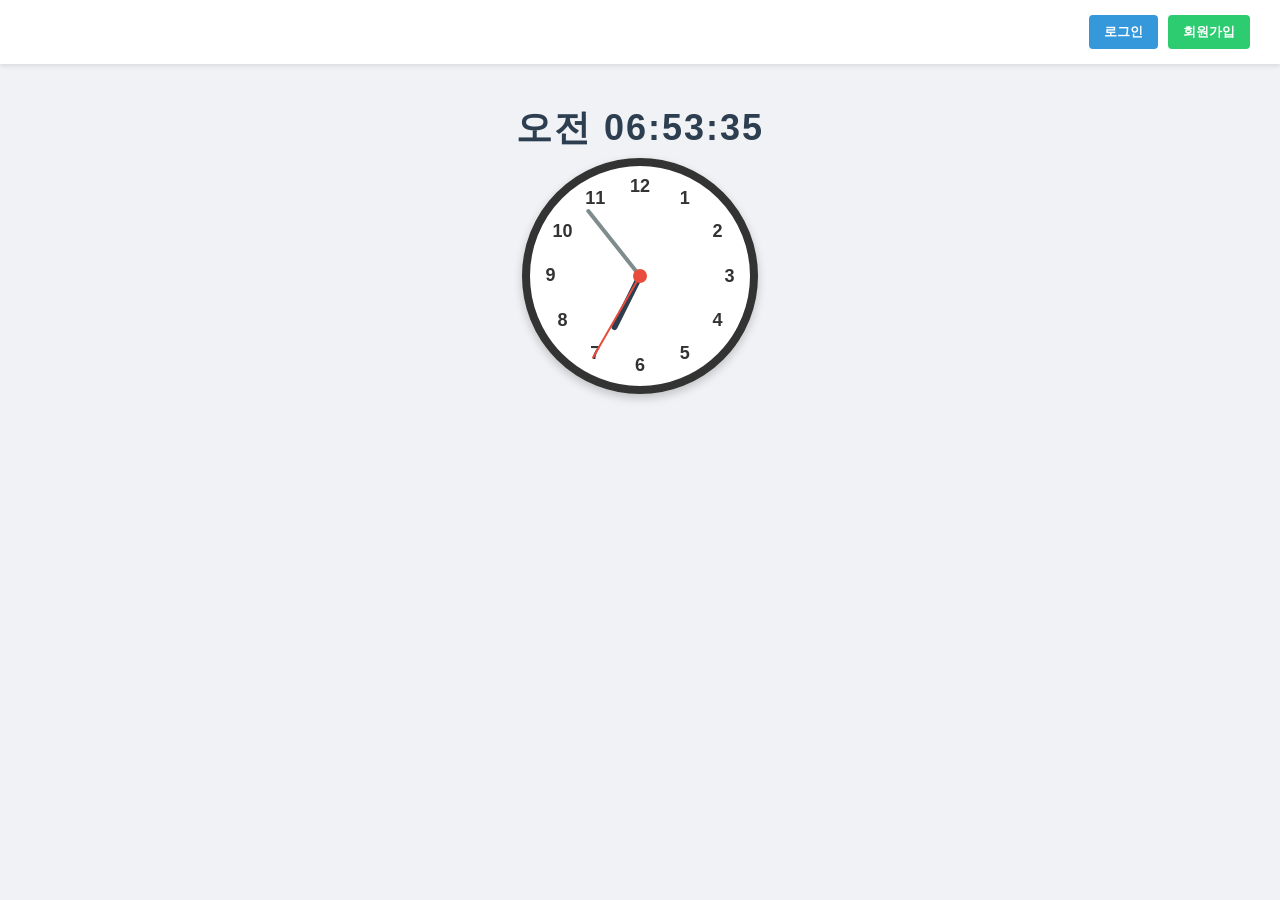
==== src/main/webapp/index.html @ ea12c457 "Add calculate BMR & register logic" ====
<!DOCTYPE html>
<html lang="ko">
<head>
    <meta charset="UTF-8">
    <meta name="viewport" content="width=device-width, initial-scale=1.0">
    <title>백엔드 테스트</title>
    <style>
        body { font-family: 'Malgun Gothic', sans-serif; background-color: #f0f2f5; margin: 0; padding: 0; }
        
        /* 상단 네비게이션바 */
        .navbar { display: flex; justify-content: flex-end; align-items: center; padding: 15px 30px; background: #fff; box-shadow: 0 2px 5px rgba(0,0,0,0.1); }
        .btn-nav { padding: 8px 15px; margin-left: 10px; border: none; border-radius: 4px; cursor: pointer; font-weight: bold; color: #fff; }
        .btn-login { background-color: #3498db; }
        .btn-signup { background-color: #2ecc71; }
        .btn-logout { background-color: #e74c3c; display: none; }
        
        /* 메인 컨테이너 */
        .main-container { display: flex; flex-direction: column; align-items: center; margin-top: 40px; }

        /* ⏱️ 디지털 시계 및 세션 표시 */
        .digital-clock { font-size: 36px; font-weight: bold; color: #2c3e50; font-variant-numeric: tabular-nums; margin-bottom: 5px; letter-spacing: 2px; }
        .session-info { font-size: 15px; font-weight: bold; color: #e74c3c; margin-bottom: 25px; display: none; }

        /* 🕰️ 아날로그 시계 스타일 */
        .clock { width: 220px; height: 220px; border: 8px solid #333; border-radius: 50%; position: relative; background: #fff; box-shadow: 0 4px 10px rgba(0,0,0,0.2); }
        
        /* 시계 중앙 핀 */
        .clock::after { content: ''; position: absolute; width: 14px; height: 14px; background: #e74c3c; border-radius: 50%; top: 50%; left: 50%; transform: translate(-50%, -50%); z-index: 10; }
        
        /* 시계 바늘 */
        .hand { position: absolute; bottom: 50%; left: 50%; transform-origin: bottom; background: #333; border-radius: 4px; z-index: 5; }
        .hour-hand { width: 6px; height: 60px; margin-left: -3px; background: #2c3e50; }
        .minute-hand { width: 4px; height: 85px; margin-left: -2px; background: #7f8c8d; }
        .second-hand { width: 2px; height: 95px; margin-left: -1px; background: #e74c3c; z-index: 6; }

        /* 시계 숫자 (1~12) */
        .number { position: absolute; width: 100%; height: 100%; top: 0; left: 0; text-align: center; font-weight: bold; font-size: 18px; color: #333; padding-top: 10px; box-sizing: border-box; }
        .number div { display: inline-block; }
        .num1 { transform: rotate(30deg); } .num1 div { transform: rotate(-30deg); }
        .num2 { transform: rotate(60deg); } .num2 div { transform: rotate(-60deg); }
        .num3 { transform: rotate(90deg); } .num3 div { transform: rotate(-90deg); }
        .num4 { transform: rotate(120deg); } .num4 div { transform: rotate(-120deg); }
        .num5 { transform: rotate(150deg); } .num5 div { transform: rotate(-150deg); }
        .num6 { transform: rotate(180deg); } .num6 div { transform: rotate(-180deg); }
        .num7 { transform: rotate(210deg); } .num7 div { transform: rotate(-210deg); }
        .num8 { transform: rotate(240deg); } .num8 div { transform: rotate(-240deg); }
        .num9 { transform: rotate(270deg); } .num9 div { transform: rotate(-270deg); }
        .num10 { transform: rotate(300deg); } .num10 div { transform: rotate(-300deg); }
        .num11 { transform: rotate(330deg); } .num11 div { transform: rotate(-330deg); }
        .num12 { transform: rotate(0deg); } .num12 div { transform: rotate(0deg); }

        /* 👤 유저 정보 카드 */
        .user-card { margin-top: 40px; background: #fff; padding: 25px; border-radius: 12px; width: 350px; box-shadow: 0 4px 15px rgba(0,0,0,0.1); display: none; }
        .user-card h3 { margin-top: 0; color: #2c3e50; border-bottom: 2px solid #3498db; padding-bottom: 10px; text-align: center; }
        .user-stat { display: flex; justify-content: space-between; margin-bottom: 10px; font-size: 15px; }
        .highlight { font-size: 24px; font-weight: bold; color: #27ae60; text-align: center; margin-top: 15px; }

        /* 모달 창 */
        .modal-overlay { position: fixed; top: 0; left: 0; width: 100%; height: 100%; background: rgba(0,0,0,0.5); display: none; justify-content: center; align-items: center; z-index: 100; }
        .modal-content { background: #fff; padding: 30px; border-radius: 8px; width: 400px; box-shadow: 0 5px 15px rgba(0,0,0,0.3); position: relative; }
        .close-btn { position: absolute; top: 15px; right: 15px; font-size: 20px; cursor: pointer; color: #aaa; }
        .form-group { margin-bottom: 15px; }
        .form-group input, .form-group select { width: 100%; padding: 10px; border: 1px solid #ccc; border-radius: 4px; box-sizing: border-box; }
        .btn-submit { width: 100%; padding: 12px; border: none; border-radius: 4px; color: white; font-size: 16px; cursor: pointer; font-weight: bold; margin-top: 10px; }
    </style>
</head>
<body>

    <!-- 우측 상단 네비게이션 -->
    <div class="navbar">
        <button class="btn-nav btn-login" id="btnOpenLogin" onclick="openModal('loginModal')">로그인</button>
        <button class="btn-nav btn-signup" id="btnOpenSignup" onclick="openModal('signupModal')">회원가입</button>
        <button class="btn-nav btn-logout" id="btnLogout" onclick="logout()">로그아웃</button>
    </div>

    <!-- 메인 컨텐츠 영역 -->
    <div class="main-container">
        
        <!-- 1. 디지털 시계 및 세션 타이머 -->
        <div class="digital-clock" id="digitalClock">00:00:00</div>
        <div class="session-info" id="sessionInfo">(세션 남은 시간: <span id="sessionTimer">00:00</span>)</div>

        <!-- 2. 아날로그 시계 -->
        <div class="clock">
            <!-- 숫자 1~12 -->
            <div class="number num1"><div>1</div></div>
            <div class="number num2"><div>2</div></div>
            <div class="number num3"><div>3</div></div>
            <div class="number num4"><div>4</div></div>
            <div class="number num5"><div>5</div></div>
            <div class="number num6"><div>6</div></div>
            <div class="number num7"><div>7</div></div>
            <div class="number num8"><div>8</div></div>
            <div class="number num9"><div>9</div></div>
            <div class="number num10"><div>10</div></div>
            <div class="number num11"><div>11</div></div>
            <div class="number num12"><div>12</div></div>

            <div class="hand hour-hand" id="hourHand"></div>
            <div class="hand minute-hand" id="minuteHand"></div>
            <div class="hand second-hand" id="secondHand"></div>
        </div>

        <!-- 3. 로그인 유저 프로필 카드 -->
        <div class="user-card" id="userCard">
            <h3 id="cardTitle">환영합니다!</h3>
            <div class="user-stat"><span>성별/나이:</span><strong id="cardDemographics"></strong></div>
            <div class="user-stat"><span>신체 정보:</span><strong id="cardBody"></strong></div>
            <div class="user-stat"><span>나의 목표:</span><strong id="cardGoal"></strong></div>
            <div class="highlight" id="cardCalories"></div>
        </div>
    </div>


    <!-- 팝업 모달 1: 로그인 -->
    <div class="modal-overlay" id="loginModal">
        <div class="modal-content">
            <span class="close-btn" onclick="closeModal('loginModal')">&times;</span>
            <h2 style="margin-top:0;">로그인</h2>
            <div class="form-group"><input type="email" id="loginEmail" placeholder="이메일"></div>
            <div class="form-group"><input type="password" id="loginPassword" placeholder="비밀번호"></div>
            <button class="btn-submit" style="background-color: #3498db;" onclick="login()">로그인</button>
        </div>
    </div>

    <!-- 팝업 모달 2: 회원가입 -->
    <div class="modal-overlay" id="signupModal">
        <div class="modal-content" style="width: 500px;">
            <span class="close-btn" onclick="closeModal('signupModal')">&times;</span>
            <h2 style="margin-top:0;">회원가입</h2>
            <div class="form-group"><input type="email" id="regEmail" placeholder="이메일"></div>
            <div class="form-group"><input type="password" id="regPassword" placeholder="비밀번호"></div>
            <div class="form-group"><input type="text" id="regName" placeholder="이름"></div>
            
            <div style="display: flex; gap:10px; margin-bottom: 15px;">
                <select id="regGender" style="flex:1;"><option value="남">남성</option><option value="여">여성</option></select>
                <input type="number" id="regAge" placeholder="나이" style="flex:1;">
                <input type="number" id="regHeight" placeholder="키(cm)" style="flex:1;">
                <input type="number" step="0.1" id="regWeight" placeholder="체중(kg)" style="flex:1;">
            </div>

            <div style="display: flex; gap:10px; margin-bottom: 15px;">
                <select id="regActivity" style="flex:1;">
                    <option value="SEDENTARY">운동 거의 안함</option>
                    <option value="LIGHTLY_ACTIVE">가벼운 활동</option>
                    <option value="MODERATELY_ACTIVE" selected>보통 활동</option>
                    <option value="VERY_ACTIVE">많은 활동</option>
                    <option value="EXTRA_ACTIVE">매우 많은 활동(운동선수 등)</option>
                </select>
                <select id="regGoal" style="flex:1;">
                    <option value="체중감량">체중 감량</option>
                    <option value="체중유지" selected>체중 유지</option>
                    <option value="근육량증가">근육량 증가</option>
                </select>
            </div>
            <button class="btn-submit" style="background-color: #2ecc71;" onclick="signup()">가입하기</button>
        </div>
    </div>


<script>
    const CONTEXT_PATH = '/본인의_이클립스_프로젝트_이름'; // ★ 이클립스 프로젝트명 수정 필수 (루트면 빈 문자열 '')

    /* ========== 1. 실시간 시계 로직 ========== */
    function updateClock() {
        const now = new Date();
        const hours = now.getHours();
        const minutes = now.getMinutes();
        const seconds = now.getSeconds();

        // 1-1. 디지털 시계 업데이트
        const ampm = hours >= 12 ? '오후' : '오전';
        const displayHour = hours % 12 || 12; // 12시간제
        const hh = String(displayHour).padStart(2, '0');
        const mm = String(minutes).padStart(2, '0');
        const ss = String(seconds).padStart(2, '0');
        document.getElementById('digitalClock').innerText = `${ampm} ${hh}:${mm}:${ss}`;

        // 1-2. 아날로그 시계 바늘 각도 업데이트
        const secondDeg = (seconds / 60) * 360;
        const minuteDeg = (minutes / 60) * 360 + (seconds / 60) * 6;
        const hourDeg = ((hours % 12) / 12) * 360 + (minutes / 60) * 30;

        document.getElementById('secondHand').style.transform = `rotate(${secondDeg}deg)`;
        document.getElementById('minuteHand').style.transform = `rotate(${minuteDeg}deg)`;
        document.getElementById('hourHand').style.transform = `rotate(${hourDeg}deg)`;
    }
    setInterval(updateClock, 1000);
    updateClock(); // 로딩 즉시 1회 실행


    /* ========== 2. 모달(팝업) 제어 로직 ========== */
    function openModal(id) { document.getElementById(id).style.display = 'flex'; }
    function closeModal(id) { document.getElementById(id).style.display = 'none'; }


    /* ========== 3. 세션 및 API 로직 ========== */
    let sessionInterval;

    function startSessionTimer(seconds) {
        clearInterval(sessionInterval);
        let remain = seconds;
        sessionInterval = setInterval(() => {
            if (remain > 0) {
                remain--;
                const m = String(Math.floor(remain / 60)).padStart(2, '0');
                const s = String(remain % 60).padStart(2, '0');
                document.getElementById('sessionTimer').innerText = `${m}:${s}`;
            } else {
                clearInterval(sessionInterval);
                checkSession(); // 만료 시 리프레시
            }
        }, 1000);
    }

    async function checkSession() {
        try {
            const response = await fetch(`${CONTEXT_PATH}/api/auth/session`);
            const data = await response.json();

            if (data.loggedIn) {
                // 로그인 O: 버튼 숨김, 로그아웃 표시, 세션 타이머 노출
                document.getElementById('btnOpenLogin').style.display = 'none';
                document.getElementById('btnOpenSignup').style.display = 'none';
                document.getElementById('btnLogout').style.display = 'inline-block';
                
                document.getElementById('sessionInfo').style.display = 'block';
                startSessionTimer(data.remainingTime);

                // DB 유저 카드 노출
                const u = data.user;
                document.getElementById('cardTitle').innerText = `${u.name} 님의 플랜`;
                document.getElementById('cardDemographics').innerText = `${u.gender}성 / ${u.age}세`;
                document.getElementById('cardBody').innerText = `${u.heightCm}cm / ${u.weightKg}kg`;
                document.getElementById('cardGoal').innerText = u.goal;
                document.getElementById('cardCalories').innerText = `🎯 일일 ${u.targetDailyCalories} kcal`;
                document.getElementById('userCard').style.display = 'block';

            } else {
                // 로그인 X: 기본 상태 복구, 세션 타이머 숨김, 유저 카드 숨김
                clearInterval(sessionInterval);
                document.getElementById('btnOpenLogin').style.display = 'inline-block';
                document.getElementById('btnOpenSignup').style.display = 'inline-block';
                document.getElementById('btnLogout').style.display = 'none';
                document.getElementById('sessionInfo').style.display = 'none';
                document.getElementById('userCard').style.display = 'none';
            }
        } catch (error) { console.error("Session Error:", error); }
    }

    async function login() {
        const payload = { email: document.getElementById('loginEmail').value, password: document.getElementById('loginPassword').value };
        const res = await fetch(`${CONTEXT_PATH}/api/auth/login`, { method: 'POST', headers: { 'Content-Type': 'application/json' }, body: JSON.stringify(payload) });
        
        if (res.ok) {
            closeModal('loginModal');
            checkSession(); 
        } else {
            alert('로그인 실패: 이메일과 비밀번호를 확인해주세요.');
        }
    }

    async function signup() {
        const payload = {
            email: document.getElementById('regEmail').value, password: document.getElementById('regPassword').value,
            name: document.getElementById('regName').value, gender: document.getElementById('regGender').value,
            age: parseInt(document.getElementById('regAge').value||0), heightCm: parseFloat(document.getElementById('regHeight').value||0),
            weightKg: parseFloat(document.getElementById('regWeight').value||0), actLevel: document.getElementById('regActivity').value,
            goal: document.getElementById('regGoal').value
        };
        const res = await fetch(`${CONTEXT_PATH}/api/auth/signup`, { method: 'POST', headers: { 'Content-Type': 'application/json' }, body: JSON.stringify(payload) });
        
        if(res.ok) {
            alert('가입 성공! 로그인 해주세요.');
            closeModal('signupModal');
            openModal('loginModal');
        } else { alert('회원가입 실패'); }
    }

    async function logout() {
        await fetch(`${CONTEXT_PATH}/api/auth/logout`, { method: 'POST' });
        checkSession();
    }

    window.onload = checkSession; 
</script>

</body>
</html>
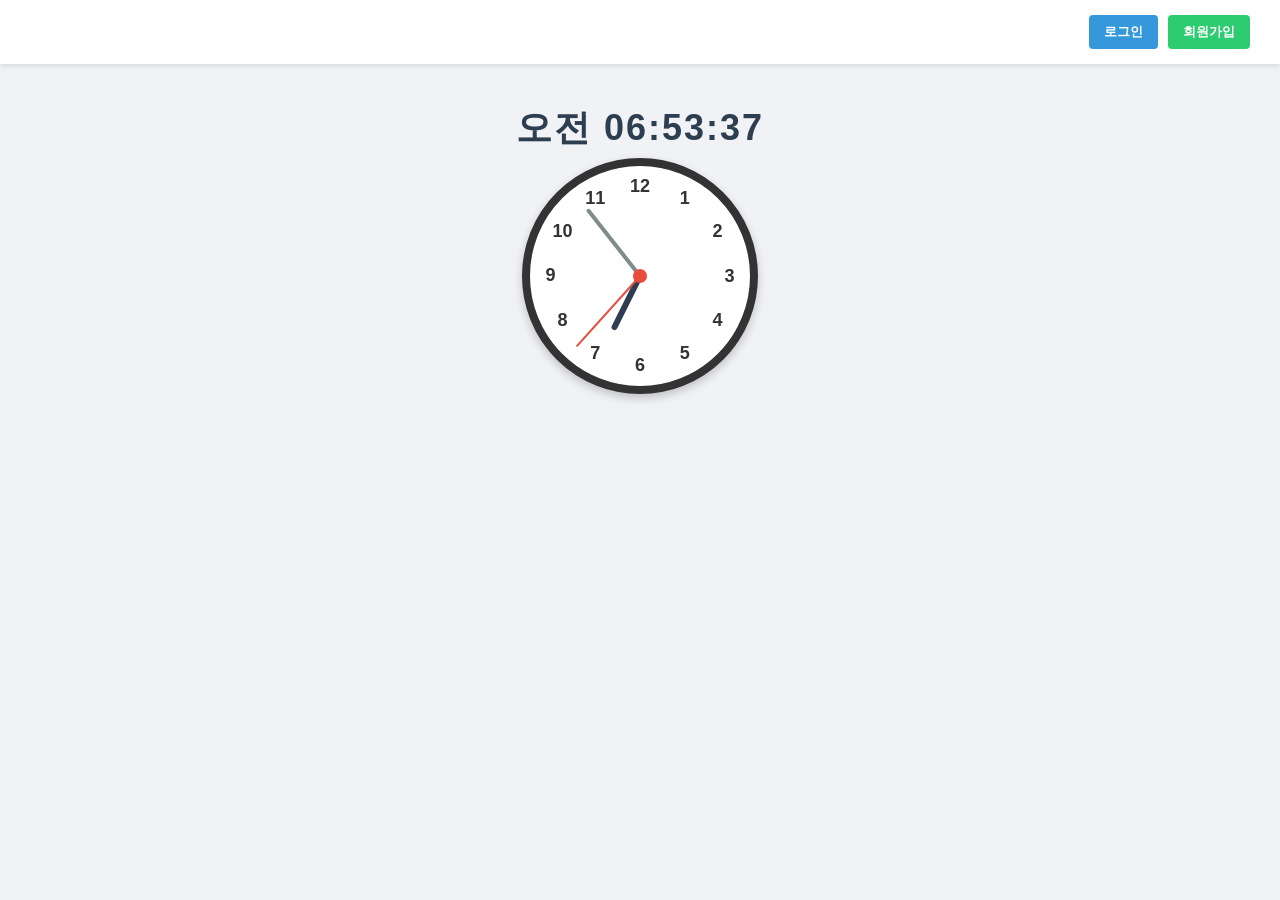
==== commit 4996651f: "add preferance select" ====
--- a/src/main/webapp/index.html
+++ b/src/main/webapp/index.html
@@ -107,6 +107,7 @@
             <div class="user-stat"><span>성별/나이:</span><strong id="cardDemographics"></strong></div>
             <div class="user-stat"><span>신체 정보:</span><strong id="cardBody"></strong></div>
             <div class="user-stat"><span>나의 목표:</span><strong id="cardGoal"></strong></div>
+            <div class="user-stat"><span>선호 음식:</span><strong id="cardPref"></strong></div>
             <div class="highlight" id="cardCalories"></div>
         </div>
     </div>
@@ -152,6 +153,13 @@
                     <option value="체중유지" selected>체중 유지</option>
                     <option value="근육량증가">근육량 증가</option>
                 </select>
+                <select id="regPref" style="flex:1;">
+                <option value="한식" selected>한식</option>
+                    <option value="중식">중식</option>
+                    <option value="양식">양식</option>
+                    <option value="일식">일식</option>
+                    <option value="기타">기타</option>
+                </select>
             </div>
             <button class="btn-submit" style="background-color: #2ecc71;" onclick="signup()">가입하기</button>
         </div>
@@ -159,7 +167,7 @@
 
 
 <script>
-    const CONTEXT_PATH = '/본인의_이클립스_프로젝트_이름'; // ★ 이클립스 프로젝트명 수정 필수 (루트면 빈 문자열 '')
+    const CONTEXT_PATH = '/FoodAdvisor';
 
     /* ========== 1. 실시간 시계 로직 ========== */
     function updateClock() {
@@ -233,6 +241,7 @@
                 document.getElementById('cardDemographics').innerText = `${u.gender}성 / ${u.age}세`;
                 document.getElementById('cardBody').innerText = `${u.heightCm}cm / ${u.weightKg}kg`;
                 document.getElementById('cardGoal').innerText = u.goal;
+                document.getElementById('cardPref').innerText = u.pref;
                 document.getElementById('cardCalories').innerText = `🎯 일일 ${u.targetDailyCalories} kcal`;
                 document.getElementById('userCard').style.display = 'block';
 
@@ -262,11 +271,16 @@
 
     async function signup() {
         const payload = {
-            email: document.getElementById('regEmail').value, password: document.getElementById('regPassword').value,
-            name: document.getElementById('regName').value, gender: document.getElementById('regGender').value,
-            age: parseInt(document.getElementById('regAge').value||0), heightCm: parseFloat(document.getElementById('regHeight').value||0),
-            weightKg: parseFloat(document.getElementById('regWeight').value||0), actLevel: document.getElementById('regActivity').value,
-            goal: document.getElementById('regGoal').value
+            email: document.getElementById('regEmail').value,
+            password: document.getElementById('regPassword').value,
+            name: document.getElementById('regName').value,
+            gender: document.getElementById('regGender').value,
+            age: parseInt(document.getElementById('regAge').value||0),
+            heightCm: parseFloat(document.getElementById('regHeight').value||0),
+            weightKg: parseFloat(document.getElementById('regWeight').value||0),
+            actLevel: document.getElementById('regActivity').value,
+            goal: document.getElementById('regGoal').value,
+            preferance: document.getElementById('regPref').value
         };
         const res = await fetch(`${CONTEXT_PATH}/api/auth/signup`, { method: 'POST', headers: { 'Content-Type': 'application/json' }, body: JSON.stringify(payload) });
         
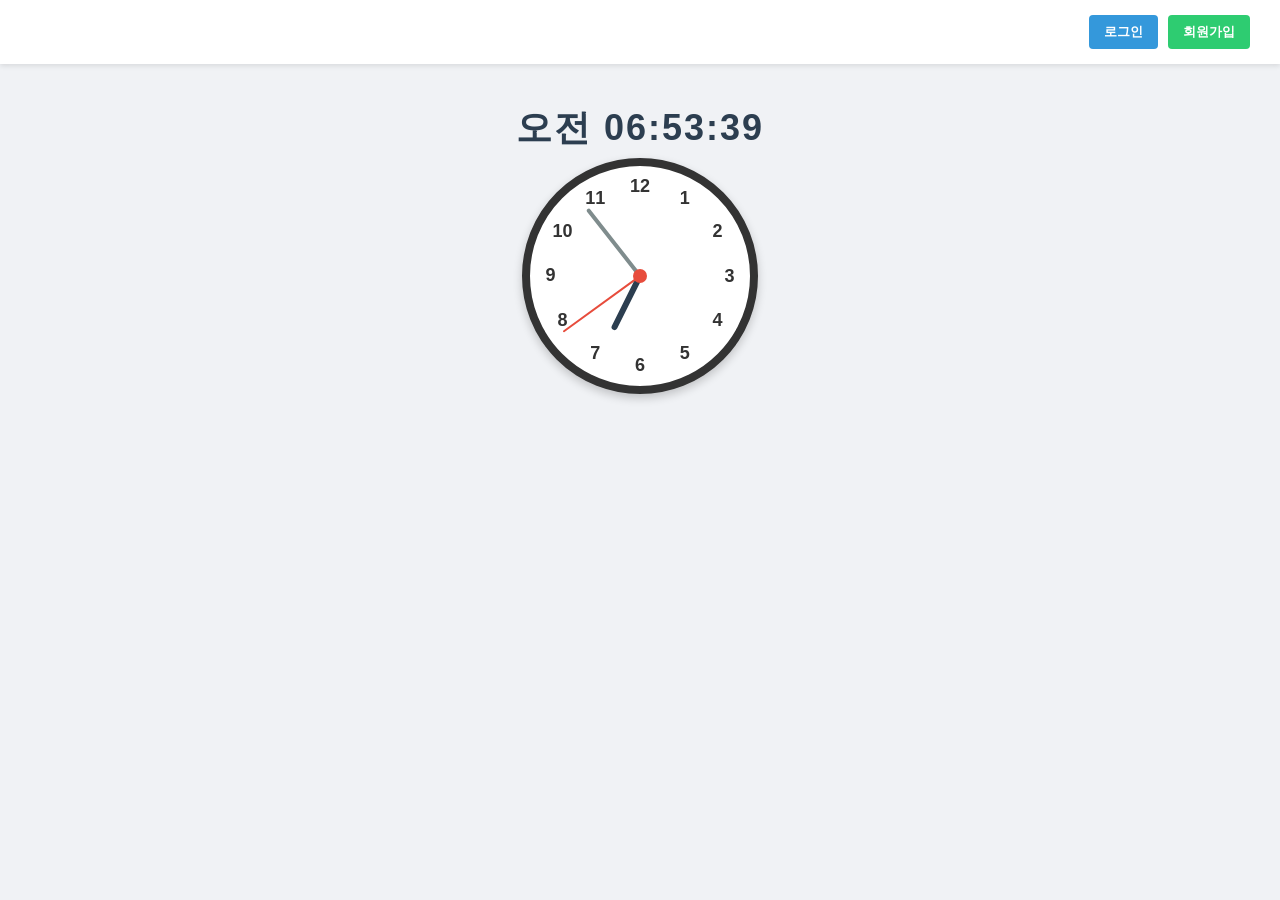
==== commit c8257766: "Everything but DB and frontend integration is not included" ====
--- a/src/main/webapp/index.html
+++ b/src/main/webapp/index.html
@@ -111,7 +111,44 @@
             <div class="highlight" id="cardCalories"></div>
         </div>
     </div>
-
+	<!-- 4. 식단 기록 폼 (로그인 시 보임) -->
+        <div class="user-card" id="dietCard" style="margin-top: 20px; display: none; background: #e8f6f3; border: 2px solid #1abc9c;">
+            <h3 style="color: #16a085; border-bottom-color: #1abc9c;">🍽️ 오늘 먹은 식단 기록</h3>
+            
+            <div class="form-group">
+                <label>날짜</label>
+                <input type="date" id="dietDate">
+            </div>
+            
+            <div style="display: flex; gap:10px;">
+                <div class="form-group" style="flex:1;">
+                    <label>구분</label>
+                    <select id="dietMealType">
+                        <option value="아침">아침</option>
+                        <option value="점심">점심</option>
+                        <option value="저녁">저녁</option>
+                    </select>
+                </div>
+                <div class="form-group" style="flex:2;">
+                    <label>음식 선택</label>
+                    <select id="dietFoodId">
+                        <option value="1">닭가슴살</option>
+                        <option value="2">현미밥</option>
+                        <option value="3">연어 샐러드</option>
+                    </select>
+                </div>
+                <div class="form-group" style="flex:1;">
+                    <label>먹은 양</label>
+                    <select id="dietPortion">
+                        <option value="0.5">0.5 인분</option>
+                        <option value="1.0" selected>1 인분</option>
+                        <option value="2.0">2 인분</option>
+                    </select>
+                </div>
+            </div>
+            
+            <button class="btn-submit" style="background-color: #1abc9c;" onclick="recordDiet()">식단 저장하기</button>
+        </div>
 
     <!-- 팝업 모달 1: 로그인 -->
     <div class="modal-overlay" id="loginModal">
@@ -231,7 +268,7 @@
                 document.getElementById('btnOpenLogin').style.display = 'none';
                 document.getElementById('btnOpenSignup').style.display = 'none';
                 document.getElementById('btnLogout').style.display = 'inline-block';
-                
+                document.getElementById('dietCard').style.display = 'block';
                 document.getElementById('sessionInfo').style.display = 'block';
                 startSessionTimer(data.remainingTime);
 
@@ -251,6 +288,7 @@
                 document.getElementById('btnOpenLogin').style.display = 'inline-block';
                 document.getElementById('btnOpenSignup').style.display = 'inline-block';
                 document.getElementById('btnLogout').style.display = 'none';
+                document.getElementById('dietCard').style.display = 'none';
                 document.getElementById('sessionInfo').style.display = 'none';
                 document.getElementById('userCard').style.display = 'none';
             }
@@ -296,7 +334,33 @@
         checkSession();
     }
 
-    window.onload = checkSession; 
+    window.onload = checkSession;
+    
+ 	// 기본 날짜를 오늘로 설정하는 로직
+    document.getElementById('dietDate').valueAsDate = new Date();
+
+    // 식단 기록 API 호출 함수
+    async function recordDiet() {
+        const payload = {
+            recordDate: document.getElementById('dietDate').value,
+            mealType: document.getElementById('dietMealType').value,
+            foodId: parseInt(document.getElementById('dietFoodId').value),
+            portion: parseFloat(document.getElementById('dietPortion').value)
+        };
+
+        const res = await fetch(`${CONTEXT_PATH}/api/diets/record`, { 
+            method: 'POST', 
+            headers: { 'Content-Type': 'application/json' }, 
+            body: JSON.stringify(payload) 
+        });
+        
+        if(res.ok) {
+            alert('✅ 성공적으로 내 DB에 식단이 저장되었습니다!');
+        } else {
+            const err = await res.json();
+            alert(`기록 실패: ${err.error}`);
+        }
+    }
 </script>
 
 </body>
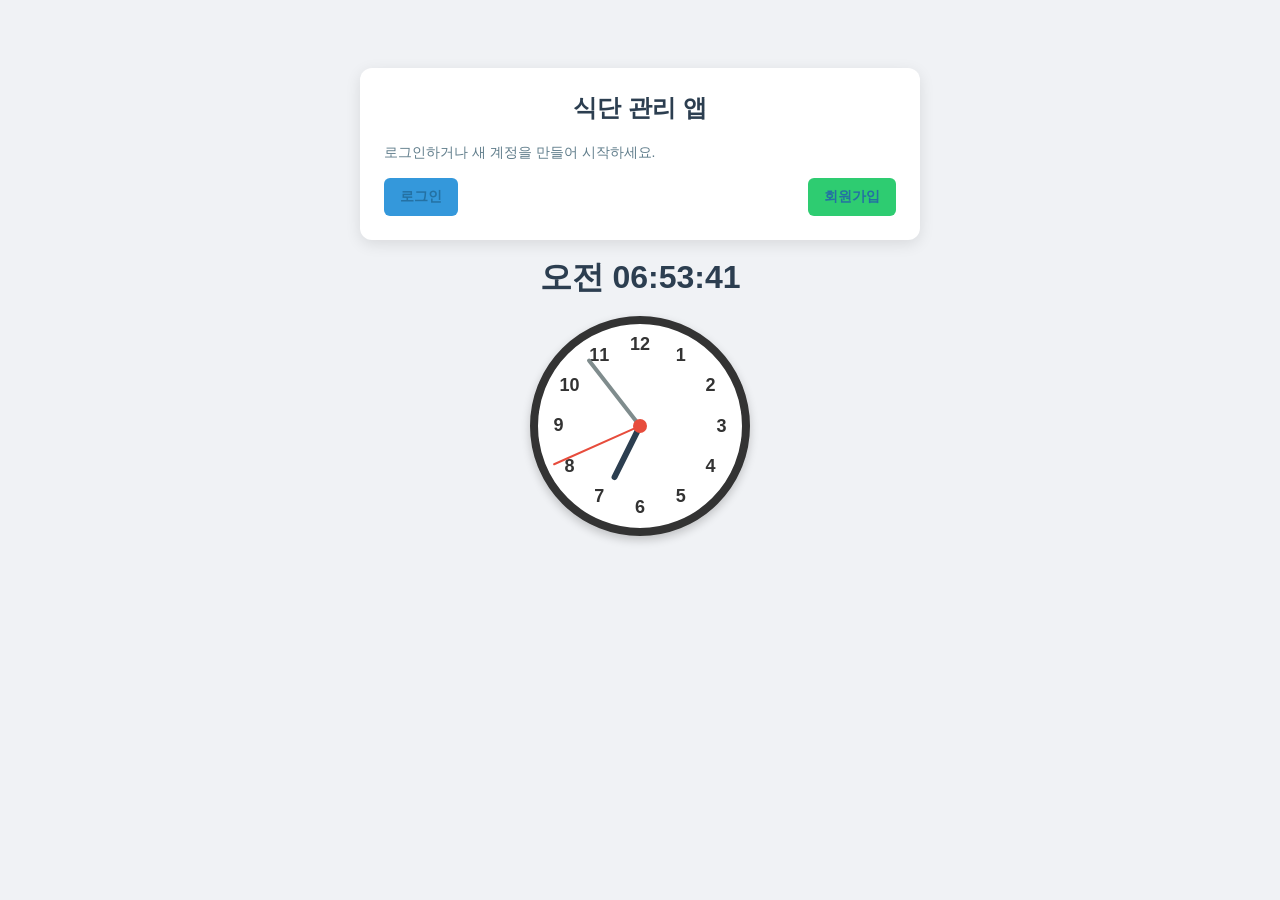
==== commit e3392457: "devjsw edit 1" ====
--- a/src/main/webapp/index.html
+++ b/src/main/webapp/index.html
@@ -3,365 +3,370 @@
 <head>
     <meta charset="UTF-8">
     <meta name="viewport" content="width=device-width, initial-scale=1.0">
-    <title>백엔드 테스트</title>
+    <title>식단 관리 앱</title>
+
+    <link rel="stylesheet" href="css/style.css">
+    <script src="js/auth.js" defer></script>
+
     <style>
-        body { font-family: 'Malgun Gothic', sans-serif; background-color: #f0f2f5; margin: 0; padding: 0; }
-        
-        /* 상단 네비게이션바 */
-        .navbar { display: flex; justify-content: flex-end; align-items: center; padding: 15px 30px; background: #fff; box-shadow: 0 2px 5px rgba(0,0,0,0.1); }
-        .btn-nav { padding: 8px 15px; margin-left: 10px; border: none; border-radius: 4px; cursor: pointer; font-weight: bold; color: #fff; }
-        .btn-login { background-color: #3498db; }
-        .btn-signup { background-color: #2ecc71; }
-        .btn-logout { background-color: #e74c3c; display: none; }
-        
-        /* 메인 컨테이너 */
-        .main-container { display: flex; flex-direction: column; align-items: center; margin-top: 40px; }
-
-        /* ⏱️ 디지털 시계 및 세션 표시 */
-        .digital-clock { font-size: 36px; font-weight: bold; color: #2c3e50; font-variant-numeric: tabular-nums; margin-bottom: 5px; letter-spacing: 2px; }
-        .session-info { font-size: 15px; font-weight: bold; color: #e74c3c; margin-bottom: 25px; display: none; }
-
-        /* 🕰️ 아날로그 시계 스타일 */
-        .clock { width: 220px; height: 220px; border: 8px solid #333; border-radius: 50%; position: relative; background: #fff; box-shadow: 0 4px 10px rgba(0,0,0,0.2); }
-        
-        /* 시계 중앙 핀 */
-        .clock::after { content: ''; position: absolute; width: 14px; height: 14px; background: #e74c3c; border-radius: 50%; top: 50%; left: 50%; transform: translate(-50%, -50%); z-index: 10; }
-        
-        /* 시계 바늘 */
-        .hand { position: absolute; bottom: 50%; left: 50%; transform-origin: bottom; background: #333; border-radius: 4px; z-index: 5; }
-        .hour-hand { width: 6px; height: 60px; margin-left: -3px; background: #2c3e50; }
-        .minute-hand { width: 4px; height: 85px; margin-left: -2px; background: #7f8c8d; }
-        .second-hand { width: 2px; height: 95px; margin-left: -1px; background: #e74c3c; z-index: 6; }
-
-        /* 시계 숫자 (1~12) */
-        .number { position: absolute; width: 100%; height: 100%; top: 0; left: 0; text-align: center; font-weight: bold; font-size: 18px; color: #333; padding-top: 10px; box-sizing: border-box; }
-        .number div { display: inline-block; }
-        .num1 { transform: rotate(30deg); } .num1 div { transform: rotate(-30deg); }
-        .num2 { transform: rotate(60deg); } .num2 div { transform: rotate(-60deg); }
-        .num3 { transform: rotate(90deg); } .num3 div { transform: rotate(-90deg); }
-        .num4 { transform: rotate(120deg); } .num4 div { transform: rotate(-120deg); }
-        .num5 { transform: rotate(150deg); } .num5 div { transform: rotate(-150deg); }
-        .num6 { transform: rotate(180deg); } .num6 div { transform: rotate(-180deg); }
-        .num7 { transform: rotate(210deg); } .num7 div { transform: rotate(-210deg); }
-        .num8 { transform: rotate(240deg); } .num8 div { transform: rotate(-240deg); }
-        .num9 { transform: rotate(270deg); } .num9 div { transform: rotate(-270deg); }
-        .num10 { transform: rotate(300deg); } .num10 div { transform: rotate(-300deg); }
-        .num11 { transform: rotate(330deg); } .num11 div { transform: rotate(-330deg); }
-        .num12 { transform: rotate(0deg); } .num12 div { transform: rotate(0deg); }
-
-        /* 👤 유저 정보 카드 */
-        .user-card { margin-top: 40px; background: #fff; padding: 25px; border-radius: 12px; width: 350px; box-shadow: 0 4px 15px rgba(0,0,0,0.1); display: none; }
-        .user-card h3 { margin-top: 0; color: #2c3e50; border-bottom: 2px solid #3498db; padding-bottom: 10px; text-align: center; }
-        .user-stat { display: flex; justify-content: space-between; margin-bottom: 10px; font-size: 15px; }
-        .highlight { font-size: 24px; font-weight: bold; color: #27ae60; text-align: center; margin-top: 15px; }
-
-        /* 모달 창 */
-        .modal-overlay { position: fixed; top: 0; left: 0; width: 100%; height: 100%; background: rgba(0,0,0,0.5); display: none; justify-content: center; align-items: center; z-index: 100; }
-        .modal-content { background: #fff; padding: 30px; border-radius: 8px; width: 400px; box-shadow: 0 5px 15px rgba(0,0,0,0.3); position: relative; }
-        .close-btn { position: absolute; top: 15px; right: 15px; font-size: 20px; cursor: pointer; color: #aaa; }
-        .form-group { margin-bottom: 15px; }
-        .form-group input, .form-group select { width: 100%; padding: 10px; border: 1px solid #ccc; border-radius: 4px; box-sizing: border-box; }
-        .btn-submit { width: 100%; padding: 12px; border: none; border-radius: 4px; color: white; font-size: 16px; cursor: pointer; font-weight: bold; margin-top: 10px; }
+        .main-container {
+            display: flex;
+            flex-direction: column;
+            align-items: center;
+            gap: 16px;
+            margin: 32px auto;
+            padding: 0 16px;
+        }
+
+        .digital-clock {
+            color: #2c3e50;
+            font-size: 32px;
+            font-weight: bold;
+            font-variant-numeric: tabular-nums;
+        }
+
+        .clock {
+            position: relative;
+            width: 220px;
+            height: 220px;
+            border: 8px solid #333;
+            border-radius: 50%;
+            background: white;
+            box-shadow: 0 4px 10px #00000033;
+        }
+
+        .clock::after {
+            position: absolute;
+            z-index: 10;
+            top: 50%;
+            left: 50%;
+            width: 14px;
+            height: 14px;
+            border-radius: 50%;
+            background: #e74c3c;
+            content: "";
+            transform: translate(-50%, -50%);
+        }
+
+        .hand {
+            position: absolute;
+            z-index: 5;
+            bottom: 50%;
+            left: 50%;
+            border-radius: 4px;
+            background: #333;
+            transform-origin: bottom;
+        }
+
+        .hour-hand {
+            width: 6px;
+            height: 60px;
+            margin-left: -3px;
+            background: #2c3e50;
+        }
+
+        .minute-hand {
+            width: 4px;
+            height: 85px;
+            margin-left: -2px;
+            background: #7f8c8d;
+        }
+
+        .second-hand {
+            z-index: 6;
+            width: 2px;
+            height: 95px;
+            margin-left: -1px;
+            background: #e74c3c;
+        }
+
+        .number {
+            position: absolute;
+            top: 0;
+            left: 0;
+            box-sizing: border-box;
+            width: 100%;
+            height: 100%;
+            padding-top: 10px;
+            color: #333;
+            font-size: 18px;
+            font-weight: bold;
+            text-align: center;
+        }
+
+        .number div {
+            display: inline-block;
+        }
+
+        .num1 { transform: rotate(30deg); }
+        .num1 div { transform: rotate(-30deg); }
+        .num2 { transform: rotate(60deg); }
+        .num2 div { transform: rotate(-60deg); }
+        .num3 { transform: rotate(90deg); }
+        .num3 div { transform: rotate(-90deg); }
+        .num4 { transform: rotate(120deg); }
+        .num4 div { transform: rotate(-120deg); }
+        .num5 { transform: rotate(150deg); }
+        .num5 div { transform: rotate(-150deg); }
+        .num6 { transform: rotate(180deg); }
+        .num6 div { transform: rotate(-180deg); }
+        .num7 { transform: rotate(210deg); }
+        .num7 div { transform: rotate(-210deg); }
+        .num8 { transform: rotate(240deg); }
+        .num8 div { transform: rotate(-240deg); }
+        .num9 { transform: rotate(270deg); }
+        .num9 div { transform: rotate(-270deg); }
+        .num10 { transform: rotate(300deg); }
+        .num10 div { transform: rotate(-300deg); }
+        .num11 { transform: rotate(330deg); }
+        .num11 div { transform: rotate(-330deg); }
+
+        .user-card,
+        .diet-card {
+            width: min(100%, 560px);
+            margin-top: 12px;
+            padding: 24px;
+            border-radius: 12px;
+            background: white;
+            box-shadow: 0 4px 15px #0000001a;
+        }
+
+        .user-card h1,
+        .diet-card h2 {
+            margin-top: 0;
+            text-align: center;
+        }
+
+        .user-stat {
+            display: flex;
+            justify-content: space-between;
+            gap: 12px;
+            margin-bottom: 10px;
+        }
+
+        .highlight {
+            margin-top: 16px;
+            color: #27ae60;
+            font-size: 22px;
+            font-weight: bold;
+            text-align: center;
+        }
+
+        .weight-link {
+            display: block;
+            margin: 20px 0;
+            padding: 12px;
+            border-radius: 8px;
+            background: #16a085;
+            color: white;
+            font-weight: bold;
+            text-align: center;
+            text-decoration: none;
+        }
+
+        .weight-link:hover {
+            background: #138d75;
+        }
+
+        .diet-row {
+            display: flex;
+            gap: 10px;
+        }
+
+        .diet-row .form-group {
+            flex: 1;
+            min-width: 0;
+        }
+
+        .message {
+            min-height: 22px;
+            margin-top: 12px;
+        }
+
+        @media (max-width: 520px) {
+            .diet-row {
+                flex-direction: column;
+            }
+
+            .user-card,
+            .diet-card {
+                padding: 18px;
+            }
+        }
     </style>
 </head>
+
 <body>
-
-    <!-- 우측 상단 네비게이션 -->
-    <div class="navbar">
-        <button class="btn-nav btn-login" id="btnOpenLogin" onclick="openModal('loginModal')">로그인</button>
-        <button class="btn-nav btn-signup" id="btnOpenSignup" onclick="openModal('signupModal')">회원가입</button>
-        <button class="btn-nav btn-logout" id="btnLogout" onclick="logout()">로그아웃</button>
+<main class="main-container">
+    <section class="user-card" id="loggedOutView">
+        <h1>식단 관리 앱</h1>
+        <p class="muted">로그인하거나 새 계정을 만들어 시작하세요.</p>
+        <div class="link-row">
+            <a class="button-link" href="login.html">로그인</a>
+            <a class="button-link secondary" href="signup.html">회원가입</a>
+        </div>
+    </section>
+
+    <div class="digital-clock" id="digitalClock">오전 12:00:00</div>
+
+    <div class="clock" aria-label="현재 시각 아날로그 시계">
+        <div class="number num1"><div>1</div></div>
+        <div class="number num2"><div>2</div></div>
+        <div class="number num3"><div>3</div></div>
+        <div class="number num4"><div>4</div></div>
+        <div class="number num5"><div>5</div></div>
+        <div class="number num6"><div>6</div></div>
+        <div class="number num7"><div>7</div></div>
+        <div class="number num8"><div>8</div></div>
+        <div class="number num9"><div>9</div></div>
+        <div class="number num10"><div>10</div></div>
+        <div class="number num11"><div>11</div></div>
+        <div class="number num12"><div>12</div></div>
+
+        <div class="hand hour-hand" id="hourHand"></div>
+        <div class="hand minute-hand" id="minuteHand"></div>
+        <div class="hand second-hand" id="secondHand"></div>
     </div>
 
-    <!-- 메인 컨텐츠 영역 -->
-    <div class="main-container">
-        
-        <!-- 1. 디지털 시계 및 세션 타이머 -->
-        <div class="digital-clock" id="digitalClock">00:00:00</div>
-        <div class="session-info" id="sessionInfo">(세션 남은 시간: <span id="sessionTimer">00:00</span>)</div>
-
-        <!-- 2. 아날로그 시계 -->
-        <div class="clock">
-            <!-- 숫자 1~12 -->
-            <div class="number num1"><div>1</div></div>
-            <div class="number num2"><div>2</div></div>
-            <div class="number num3"><div>3</div></div>
-            <div class="number num4"><div>4</div></div>
-            <div class="number num5"><div>5</div></div>
-            <div class="number num6"><div>6</div></div>
-            <div class="number num7"><div>7</div></div>
-            <div class="number num8"><div>8</div></div>
-            <div class="number num9"><div>9</div></div>
-            <div class="number num10"><div>10</div></div>
-            <div class="number num11"><div>11</div></div>
-            <div class="number num12"><div>12</div></div>
-
-            <div class="hand hour-hand" id="hourHand"></div>
-            <div class="hand minute-hand" id="minuteHand"></div>
-            <div class="hand second-hand" id="secondHand"></div>
-        </div>
-
-        <!-- 3. 로그인 유저 프로필 카드 -->
-        <div class="user-card" id="userCard">
-            <h3 id="cardTitle">환영합니다!</h3>
-            <div class="user-stat"><span>성별/나이:</span><strong id="cardDemographics"></strong></div>
-            <div class="user-stat"><span>신체 정보:</span><strong id="cardBody"></strong></div>
-            <div class="user-stat"><span>나의 목표:</span><strong id="cardGoal"></strong></div>
-            <div class="user-stat"><span>선호 음식:</span><strong id="cardPref"></strong></div>
-            <div class="highlight" id="cardCalories"></div>
-        </div>
-    </div>
-	<!-- 4. 식단 기록 폼 (로그인 시 보임) -->
-        <div class="user-card" id="dietCard" style="margin-top: 20px; display: none; background: #e8f6f3; border: 2px solid #1abc9c;">
-            <h3 style="color: #16a085; border-bottom-color: #1abc9c;">🍽️ 오늘 먹은 식단 기록</h3>
-            
+    <section class="user-card" id="loggedInView" hidden>
+        <h1 id="welcomeText">환영합니다</h1>
+
+        <div class="user-stat">
+            <span>성별 / 나이</span>
+            <strong id="profileDemographics"></strong>
+        </div>
+        <div class="user-stat">
+            <span>신체 정보</span>
+            <strong id="profileBody"></strong>
+        </div>
+        <div class="user-stat">
+            <span>목표</span>
+            <strong id="profileGoal"></strong>
+        </div>
+        <div class="user-stat">
+            <span>선호 음식</span>
+            <strong id="profilePreference"></strong>
+        </div>
+        <div class="highlight" id="profileCalories"></div>
+
+        <a class="weight-link" href="weight-tracker.html">
+            체중 변화 그래프 보기
+        </a>
+
+        <button type="button" id="logoutButton">로그아웃</button>
+
+        <section class="diet-card">
+            <h2>오늘 먹은 식단 기록</h2>
+
             <div class="form-group">
-                <label>날짜</label>
+                <label for="dietDate">날짜</label>
                 <input type="date" id="dietDate">
             </div>
-            
-            <div style="display: flex; gap:10px;">
-                <div class="form-group" style="flex:1;">
-                    <label>구분</label>
+
+            <div class="diet-row">
+                <div class="form-group">
+                    <label for="dietMealType">식사 구분</label>
                     <select id="dietMealType">
                         <option value="아침">아침</option>
                         <option value="점심">점심</option>
                         <option value="저녁">저녁</option>
                     </select>
                 </div>
-                <div class="form-group" style="flex:2;">
-                    <label>음식 선택</label>
+
+                <div class="form-group">
+                    <label for="dietFoodId">음식</label>
                     <select id="dietFoodId">
                         <option value="1">닭가슴살</option>
                         <option value="2">현미밥</option>
                         <option value="3">연어 샐러드</option>
                     </select>
                 </div>
-                <div class="form-group" style="flex:1;">
-                    <label>먹은 양</label>
+
+                <div class="form-group">
+                    <label for="dietPortion">섭취량</label>
                     <select id="dietPortion">
-                        <option value="0.5">0.5 인분</option>
-                        <option value="1.0" selected>1 인분</option>
-                        <option value="2.0">2 인분</option>
+                        <option value="0.5">0.5인분</option>
+                        <option value="1" selected>1인분</option>
+                        <option value="2">2인분</option>
                     </select>
                 </div>
             </div>
-            
-            <button class="btn-submit" style="background-color: #1abc9c;" onclick="recordDiet()">식단 저장하기</button>
-        </div>
-
-    <!-- 팝업 모달 1: 로그인 -->
-    <div class="modal-overlay" id="loginModal">
-        <div class="modal-content">
-            <span class="close-btn" onclick="closeModal('loginModal')">&times;</span>
-            <h2 style="margin-top:0;">로그인</h2>
-            <div class="form-group"><input type="email" id="loginEmail" placeholder="이메일"></div>
-            <div class="form-group"><input type="password" id="loginPassword" placeholder="비밀번호"></div>
-            <button class="btn-submit" style="background-color: #3498db;" onclick="login()">로그인</button>
-        </div>
-    </div>
-
-    <!-- 팝업 모달 2: 회원가입 -->
-    <div class="modal-overlay" id="signupModal">
-        <div class="modal-content" style="width: 500px;">
-            <span class="close-btn" onclick="closeModal('signupModal')">&times;</span>
-            <h2 style="margin-top:0;">회원가입</h2>
-            <div class="form-group"><input type="email" id="regEmail" placeholder="이메일"></div>
-            <div class="form-group"><input type="password" id="regPassword" placeholder="비밀번호"></div>
-            <div class="form-group"><input type="text" id="regName" placeholder="이름"></div>
-            
-            <div style="display: flex; gap:10px; margin-bottom: 15px;">
-                <select id="regGender" style="flex:1;"><option value="남">남성</option><option value="여">여성</option></select>
-                <input type="number" id="regAge" placeholder="나이" style="flex:1;">
-                <input type="number" id="regHeight" placeholder="키(cm)" style="flex:1;">
-                <input type="number" step="0.1" id="regWeight" placeholder="체중(kg)" style="flex:1;">
-            </div>
-
-            <div style="display: flex; gap:10px; margin-bottom: 15px;">
-                <select id="regActivity" style="flex:1;">
-                    <option value="SEDENTARY">운동 거의 안함</option>
-                    <option value="LIGHTLY_ACTIVE">가벼운 활동</option>
-                    <option value="MODERATELY_ACTIVE" selected>보통 활동</option>
-                    <option value="VERY_ACTIVE">많은 활동</option>
-                    <option value="EXTRA_ACTIVE">매우 많은 활동(운동선수 등)</option>
-                </select>
-                <select id="regGoal" style="flex:1;">
-                    <option value="체중감량">체중 감량</option>
-                    <option value="체중유지" selected>체중 유지</option>
-                    <option value="근육량증가">근육량 증가</option>
-                </select>
-                <select id="regPref" style="flex:1;">
-                <option value="한식" selected>한식</option>
-                    <option value="중식">중식</option>
-                    <option value="양식">양식</option>
-                    <option value="일식">일식</option>
-                    <option value="기타">기타</option>
-                </select>
-            </div>
-            <button class="btn-submit" style="background-color: #2ecc71;" onclick="signup()">가입하기</button>
-        </div>
-    </div>
-
+
+            <button type="button" id="recordDietButton">식단 저장하기</button>
+            <p class="message" id="dietMessage" role="status"></p>
+        </section>
+    </section>
+</main>
 
 <script>
-    const CONTEXT_PATH = '/FoodAdvisor';
-
-    /* ========== 1. 실시간 시계 로직 ========== */
     function updateClock() {
         const now = new Date();
         const hours = now.getHours();
         const minutes = now.getMinutes();
         const seconds = now.getSeconds();
 
-        // 1-1. 디지털 시계 업데이트
-        const ampm = hours >= 12 ? '오후' : '오전';
-        const displayHour = hours % 12 || 12; // 12시간제
-        const hh = String(displayHour).padStart(2, '0');
-        const mm = String(minutes).padStart(2, '0');
-        const ss = String(seconds).padStart(2, '0');
-        document.getElementById('digitalClock').innerText = `${ampm} ${hh}:${mm}:${ss}`;
-
-        // 1-2. 아날로그 시계 바늘 각도 업데이트
-        const secondDeg = (seconds / 60) * 360;
-        const minuteDeg = (minutes / 60) * 360 + (seconds / 60) * 6;
-        const hourDeg = ((hours % 12) / 12) * 360 + (minutes / 60) * 30;
-
-        document.getElementById('secondHand').style.transform = `rotate(${secondDeg}deg)`;
-        document.getElementById('minuteHand').style.transform = `rotate(${minuteDeg}deg)`;
-        document.getElementById('hourHand').style.transform = `rotate(${hourDeg}deg)`;
+        const ampm = hours >= 12 ? "오후" : "오전";
+        const displayHour = hours % 12 || 12;
+        const hh = String(displayHour).padStart(2, "0");
+        const mm = String(minutes).padStart(2, "0");
+        const ss = String(seconds).padStart(2, "0");
+
+        document.getElementById("digitalClock").textContent =
+            `${ampm} ${hh}:${mm}:${ss}`;
+
+        document.getElementById("secondHand").style.transform =
+            `rotate(${seconds * 6}deg)`;
+        document.getElementById("minuteHand").style.transform =
+            `rotate(${minutes * 6 + seconds * 0.1}deg)`;
+        document.getElementById("hourHand").style.transform =
+            `rotate(${(hours % 12) * 30 + minutes * 0.5}deg)`;
     }
+
+    updateClock();
     setInterval(updateClock, 1000);
-    updateClock(); // 로딩 즉시 1회 실행
-
-
-    /* ========== 2. 모달(팝업) 제어 로직 ========== */
-    function openModal(id) { document.getElementById(id).style.display = 'flex'; }
-    function closeModal(id) { document.getElementById(id).style.display = 'none'; }
-
-
-    /* ========== 3. 세션 및 API 로직 ========== */
-    let sessionInterval;
-
-    function startSessionTimer(seconds) {
-        clearInterval(sessionInterval);
-        let remain = seconds;
-        sessionInterval = setInterval(() => {
-            if (remain > 0) {
-                remain--;
-                const m = String(Math.floor(remain / 60)).padStart(2, '0');
-                const s = String(remain % 60).padStart(2, '0');
-                document.getElementById('sessionTimer').innerText = `${m}:${s}`;
-            } else {
-                clearInterval(sessionInterval);
-                checkSession(); // 만료 시 리프레시
+
+    function localDateString(date = new Date()) {
+        const year = date.getFullYear();
+        const month = String(date.getMonth() + 1).padStart(2, "0");
+        const day = String(date.getDate()).padStart(2, "0");
+        return `${year}-${month}-${day}`;
+    }
+
+    document.getElementById("dietDate").value = localDateString();
+
+    async function recordDiet() {
+        const message = document.getElementById("dietMessage");
+        const payload = {
+            recordDate: document.getElementById("dietDate").value,
+            mealType: document.getElementById("dietMealType").value,
+            foodId: Number(document.getElementById("dietFoodId").value),
+            portion: Number(document.getElementById("dietPortion").value)
+        };
+
+        try {
+            const response = await fetch("/FoodAdvisor/api/diets/record", {
+                method: "POST",
+                headers: { "Content-Type": "application/json" },
+                body: JSON.stringify(payload)
+            });
+
+            const result = await response.json();
+
+            if (!response.ok) {
+                throw new Error(result.error || "식단 저장에 실패했습니다.");
             }
-        }, 1000);
+
+            message.textContent = "식단을 저장했습니다.";
+            message.style.color = "#16856f";
+        } catch (error) {
+            message.textContent =
+                error.message || "백엔드 연결을 확인해 주세요.";
+            message.style.color = "#c0392b";
+        }
     }
 
-    async function checkSession() {
-        try {
-            const response = await fetch(`${CONTEXT_PATH}/api/auth/session`);
-            const data = await response.json();
-
-            if (data.loggedIn) {
-                // 로그인 O: 버튼 숨김, 로그아웃 표시, 세션 타이머 노출
-                document.getElementById('btnOpenLogin').style.display = 'none';
-                document.getElementById('btnOpenSignup').style.display = 'none';
-                document.getElementById('btnLogout').style.display = 'inline-block';
-                document.getElementById('dietCard').style.display = 'block';
-                document.getElementById('sessionInfo').style.display = 'block';
-                startSessionTimer(data.remainingTime);
-
-                // DB 유저 카드 노출
-                const u = data.user;
-                document.getElementById('cardTitle').innerText = `${u.name} 님의 플랜`;
-                document.getElementById('cardDemographics').innerText = `${u.gender}성 / ${u.age}세`;
-                document.getElementById('cardBody').innerText = `${u.heightCm}cm / ${u.weightKg}kg`;
-                document.getElementById('cardGoal').innerText = u.goal;
-                document.getElementById('cardPref').innerText = u.pref;
-                document.getElementById('cardCalories').innerText = `🎯 일일 ${u.targetDailyCalories} kcal`;
-                document.getElementById('userCard').style.display = 'block';
-
-            } else {
-                // 로그인 X: 기본 상태 복구, 세션 타이머 숨김, 유저 카드 숨김
-                clearInterval(sessionInterval);
-                document.getElementById('btnOpenLogin').style.display = 'inline-block';
-                document.getElementById('btnOpenSignup').style.display = 'inline-block';
-                document.getElementById('btnLogout').style.display = 'none';
-                document.getElementById('dietCard').style.display = 'none';
-                document.getElementById('sessionInfo').style.display = 'none';
-                document.getElementById('userCard').style.display = 'none';
-            }
-        } catch (error) { console.error("Session Error:", error); }
-    }
-
-    async function login() {
-        const payload = { email: document.getElementById('loginEmail').value, password: document.getElementById('loginPassword').value };
-        const res = await fetch(`${CONTEXT_PATH}/api/auth/login`, { method: 'POST', headers: { 'Content-Type': 'application/json' }, body: JSON.stringify(payload) });
-        
-        if (res.ok) {
-            closeModal('loginModal');
-            checkSession(); 
-        } else {
-            alert('로그인 실패: 이메일과 비밀번호를 확인해주세요.');
-        }
-    }
-
-    async function signup() {
-        const payload = {
-            email: document.getElementById('regEmail').value,
-            password: document.getElementById('regPassword').value,
-            name: document.getElementById('regName').value,
-            gender: document.getElementById('regGender').value,
-            age: parseInt(document.getElementById('regAge').value||0),
-            heightCm: parseFloat(document.getElementById('regHeight').value||0),
-            weightKg: parseFloat(document.getElementById('regWeight').value||0),
-            actLevel: document.getElementById('regActivity').value,
-            goal: document.getElementById('regGoal').value,
-            preferance: document.getElementById('regPref').value
-        };
-        const res = await fetch(`${CONTEXT_PATH}/api/auth/signup`, { method: 'POST', headers: { 'Content-Type': 'application/json' }, body: JSON.stringify(payload) });
-        
-        if(res.ok) {
-            alert('가입 성공! 로그인 해주세요.');
-            closeModal('signupModal');
-            openModal('loginModal');
-        } else { alert('회원가입 실패'); }
-    }
-
-    async function logout() {
-        await fetch(`${CONTEXT_PATH}/api/auth/logout`, { method: 'POST' });
-        checkSession();
-    }
-
-    window.onload = checkSession;
-    
- 	// 기본 날짜를 오늘로 설정하는 로직
-    document.getElementById('dietDate').valueAsDate = new Date();
-
-    // 식단 기록 API 호출 함수
-    async function recordDiet() {
-        const payload = {
-            recordDate: document.getElementById('dietDate').value,
-            mealType: document.getElementById('dietMealType').value,
-            foodId: parseInt(document.getElementById('dietFoodId').value),
-            portion: parseFloat(document.getElementById('dietPortion').value)
-        };
-
-        const res = await fetch(`${CONTEXT_PATH}/api/diets/record`, { 
-            method: 'POST', 
-            headers: { 'Content-Type': 'application/json' }, 
-            body: JSON.stringify(payload) 
-        });
-        
-        if(res.ok) {
-            alert('✅ 성공적으로 내 DB에 식단이 저장되었습니다!');
-        } else {
-            const err = await res.json();
-            alert(`기록 실패: ${err.error}`);
-        }
-    }
+    document.getElementById("recordDietButton")
+        .addEventListener("click", recordDiet);
 </script>
-
 </body>
 </html>
--- a/src/main/webapp/css/style.css
+++ b/src/main/webapp/css/style.css
@@ -0,0 +1,124 @@
+* {
+    box-sizing: border-box;
+}
+
+body {
+    margin: 0;
+    padding: 24px;
+    background: #f0f2f5;
+    color: #263238;
+    font-family: "Malgun Gothic", sans-serif;
+}
+
+.navbar {
+    display: flex;
+    justify-content: flex-end;
+    gap: 10px;
+    padding: 15px 24px;
+    background: white;
+    box-shadow: 0 2px 5px #0000001a;
+}
+
+.card {
+    width: min(100%, 520px);
+    margin: 40px auto;
+    padding: 28px;
+    background: white;
+    border-radius: 12px;
+    box-shadow: 0 4px 15px #0000001a;
+}
+
+h1 {
+    margin-top: 0;
+    color: #2c3e50;
+}
+
+.form-group {
+    margin-bottom: 16px;
+}
+
+label {
+    display: block;
+    margin-bottom: 6px;
+    font-weight: bold;
+}
+
+input,
+select,
+button {
+    width: 100%;
+    min-height: 44px;
+    padding: 10px;
+    border: 1px solid #ccd3d8;
+    border-radius: 6px;
+    font: inherit;
+}
+
+button,
+.button-link {
+    display: inline-block;
+    border: 0;
+    background: #3498db;
+    color: white;
+    font-weight: bold;
+    text-align: center;
+    text-decoration: none;
+    cursor: pointer;
+}
+
+button:hover,
+.button-link:hover {
+    opacity: 0.88;
+}
+
+.button-link {
+    width: auto;
+    padding: 10px 16px;
+    border-radius: 6px;
+}
+
+.secondary {
+    background: #2ecc71;
+}
+
+.link-row {
+    display: flex;
+    justify-content: space-between;
+    gap: 12px;
+    margin-top: 16px;
+    font-size: 14px;
+}
+
+.link-row a {
+    color: #2471a3;
+}
+
+.message {
+    min-height: 24px;
+    margin-top: 14px;
+    color: #c0392b;
+}
+
+.muted {
+    color: #607d8b;
+    font-size: 14px;
+}
+
+[hidden] {
+    display: none !important;
+}
+
+@media (max-width: 520px) {
+    body {
+        padding: 12px;
+    }
+
+    .card {
+        margin: 16px auto;
+        padding: 20px;
+    }
+
+    .link-row {
+        flex-direction: column;
+    }
+}
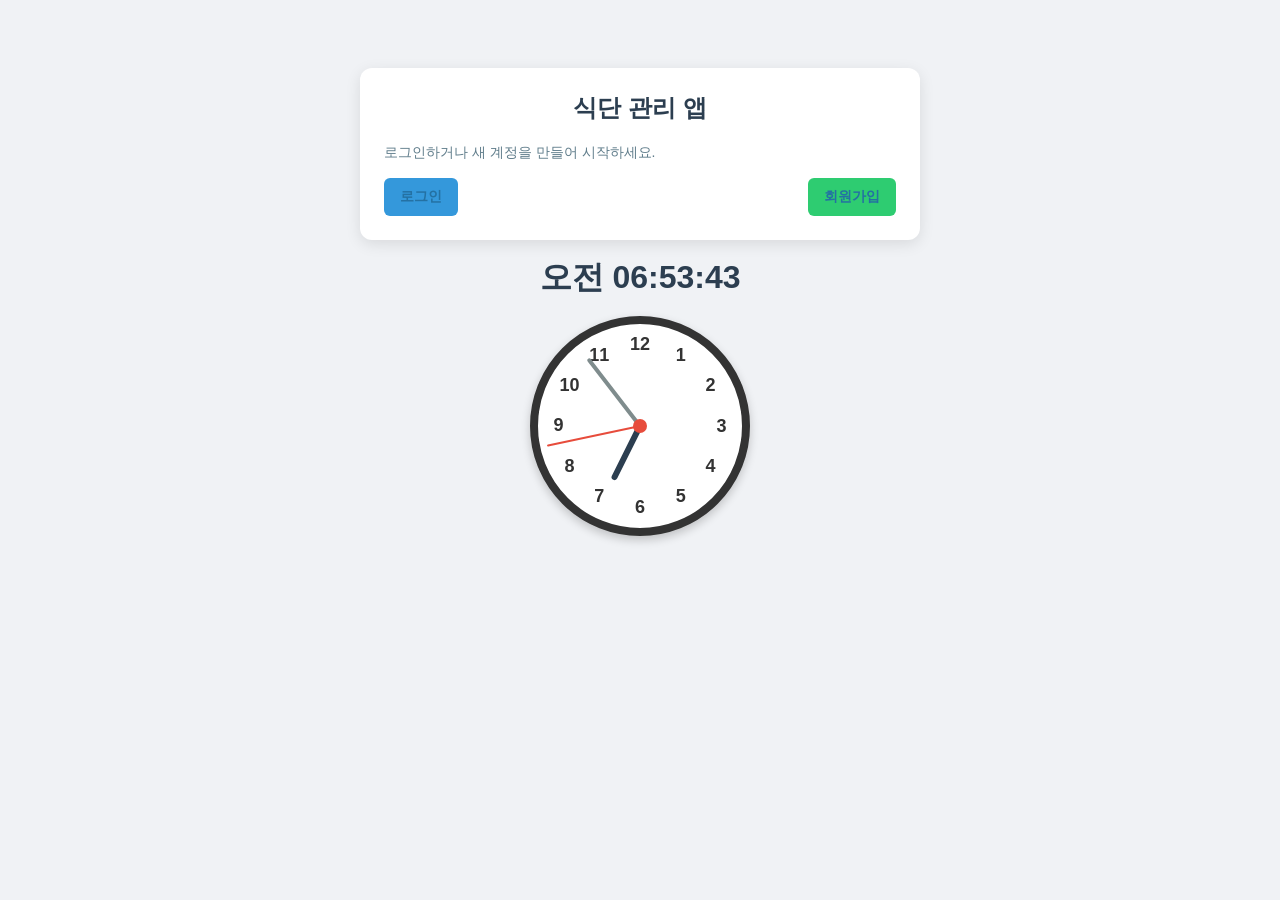
==== commit a5796824: "Restore DB Connection & Fix Syntax Error" ====
--- a/src/main/webapp/index.html
+++ b/src/main/webapp/index.html
@@ -334,34 +334,57 @@
 
     document.getElementById("dietDate").value = localDateString();
 
-    async function recordDiet() {
-        const message = document.getElementById("dietMessage");
+    function recordDiet(event) {
+        if (event) event.preventDefault();
+
+        // 1. 로컬 세션 검증
+        let session;
+        try {
+            session = JSON.parse(localStorage.getItem(SESSION_KEY) || "null");
+        } catch {
+            session = null;
+        }
+
+        if (!session || Date.now() >= session.expiresAt) {
+            alert("로그인이 필요합니다.");
+            localStorage.removeItem(SESSION_KEY);
+            renderMainPage();
+            return;
+        }
+
+        // 2. 입력 데이터 가져오기
+        const dateEl = document.getElementById('dietDate');
+        const mealTypeEl = document.getElementById('dietMealType');
+        const foodIdEl = document.getElementById('dietFoodId');
+        const portionEl = document.getElementById('dietPortion');
+
+        if (!dateEl || !mealTypeEl || !foodIdEl || !portionEl) {
+            alert("식단 입력 양식을 찾을 수 없습니다.");
+            return;
+        }
+
         const payload = {
-            recordDate: document.getElementById("dietDate").value,
-            mealType: document.getElementById("dietMealType").value,
-            foodId: Number(document.getElementById("dietFoodId").value),
-            portion: Number(document.getElementById("dietPortion").value)
+            email: session.email,
+            recordDate: dateEl.value,
+            mealType: mealTypeEl.value,
+            foodId: parseInt(foodIdEl.value),
+            portion: parseFloat(portionEl.value),
+            createdAt: Date.now()
         };
 
+        // 3. 로컬 스토리지에 식단 배열로 저장
         try {
-            const response = await fetch("/FoodAdvisor/api/diets/record", {
-                method: "POST",
-                headers: { "Content-Type": "application/json" },
-                body: JSON.stringify(payload)
-            });
-
-            const result = await response.json();
-
-            if (!response.ok) {
-                throw new Error(result.error || "식단 저장에 실패했습니다.");
-            }
-
-            message.textContent = "식단을 저장했습니다.";
-            message.style.color = "#16856f";
+            const diets = JSON.parse(localStorage.getItem(DIETS_KEY) || "[]");
+            diets.push(payload);
+            localStorage.setItem(DIETS_KEY, JSON.stringify(diets));
+            
+            alert('✅ 성공적으로 내 DB(로컬 스토리지)에 식단이 저장되었습니다!');
+            
+            // (선택) 저장 후 입력창 초기화
+            foodIdEl.value = "";
+            portionEl.value = "";
         } catch (error) {
-            message.textContent =
-                error.message || "백엔드 연결을 확인해 주세요.";
-            message.style.color = "#c0392b";
+            alert("식단 기록 중 오류가 발생했습니다.");
         }
     }
 
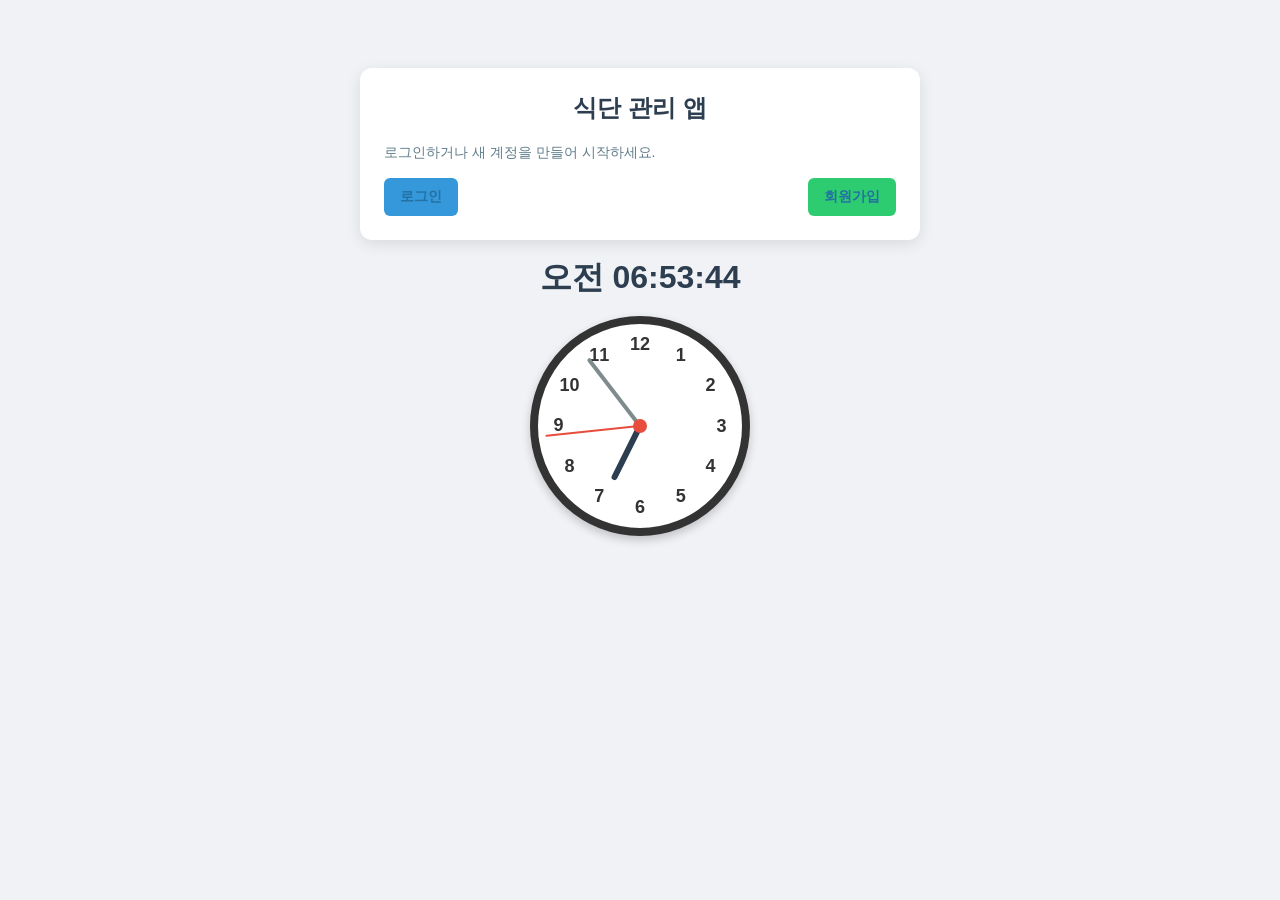
==== commit ca9af92b: "Food DB connect" ====
--- a/src/main/webapp/index.html
+++ b/src/main/webapp/index.html
@@ -183,6 +183,18 @@
             margin-top: 12px;
         }
 
+        .nutrition-preview {
+            margin: 12px 0 20px;
+            padding: 16px;
+            border-radius: 8px;
+            background: #f5f8fa;
+        }
+
+        .nutrition-preview h3 {
+            margin: 0 0 14px;
+            font-size: 16px;
+        }
+
         @media (max-width: 520px) {
             .diet-row {
                 flex-direction: column;
@@ -274,11 +286,12 @@
                 </div>
 
                 <div class="form-group">
-                    <label for="dietFoodId">음식</label>
-                    <select id="dietFoodId">
-                        <option value="1">닭가슴살</option>
-                        <option value="2">현미밥</option>
-                        <option value="3">연어 샐러드</option>
+                    <label for="foodSearch">음식 검색</label>
+                    <input id="foodSearch" type="search" maxlength="50"
+                           placeholder="음식 이름을 입력하세요">
+                    <button type="button" id="searchFoodButton">음식 검색</button>
+                    <select id="dietFoodId" aria-label="검색된 음식" disabled>
+                        <option value="">먼저 음식을 검색해 주세요</option>
                     </select>
                 </div>
 
@@ -292,6 +305,15 @@
                 </div>
             </div>
 
+            <section class="nutrition-preview" aria-live="polite" aria-atomic="true">
+                <h3 id="nutritionFoodName">음식을 선택하면 영양 정보를 확인할 수 있습니다</h3>
+                <div class="user-stat"><span>칼로리</span><strong id="nutritionCalories">-</strong></div>
+                <div class="user-stat"><span>탄수화물</span><strong id="nutritionCarbs">-</strong></div>
+                <div class="user-stat"><span>단백질</span><strong id="nutritionProtein">-</strong></div>
+                <div class="user-stat"><span>지방</span><strong id="nutritionFat">-</strong></div>
+                <div class="user-stat"><span>당</span><strong id="nutritionSugar">-</strong></div>
+            </section>
+
             <button type="button" id="recordDietButton">식단 저장하기</button>
             <p class="message" id="dietMessage" role="status"></p>
         </section>
@@ -333,6 +355,115 @@
     }
 
     document.getElementById("dietDate").value = localDateString();
+
+    const foodSearchEl = document.getElementById("foodSearch");
+    const foodSelectEl = document.getElementById("dietFoodId");
+    const portionSelectEl = document.getElementById("dietPortion");
+
+    function formatNutrient(value, unit) {
+        const rounded = Math.round(value * 10) / 10;
+        return `${Number.isInteger(rounded) ? rounded : rounded.toFixed(1)} ${unit}`;
+    }
+
+    function clearNutritionPreview() {
+        document.getElementById("nutritionFoodName").textContent =
+            "음식을 선택하면 영양 정보를 확인할 수 있습니다";
+        ["Calories", "Carbs", "Protein", "Fat", "Sugar"].forEach(nutrient => {
+            document.getElementById(`nutrition${nutrient}`).textContent = "-";
+        });
+    }
+
+    function updateNutritionPreview() {
+        const selectedFood = foodSelectEl.selectedOptions[0];
+        if (!foodSelectEl.value || !selectedFood) {
+            clearNutritionPreview();
+            return;
+        }
+
+        const portion = Number(portionSelectEl.value);
+        const nutrients = {
+            Calories: [Number(selectedFood.dataset.calories), "kcal"],
+            Carbs: [Number(selectedFood.dataset.carbs), "g"],
+            Protein: [Number(selectedFood.dataset.protein), "g"],
+            Fat: [Number(selectedFood.dataset.fat), "g"],
+            Sugar: [Number(selectedFood.dataset.sugar), "g"]
+        };
+
+        document.getElementById("nutritionFoodName").textContent =
+            `${selectedFood.textContent} · ${portion}인분`;
+        Object.entries(nutrients).forEach(([name, [amount, unit]]) => {
+            document.getElementById(`nutrition${name}`).textContent =
+                formatNutrient(amount * portion, unit);
+        });
+    }
+
+    async function searchFoods() {
+        const keyword = foodSearchEl.value.trim();
+        const messageEl = document.getElementById("dietMessage");
+        if (!keyword) {
+            messageEl.textContent = "검색할 음식 이름을 입력해 주세요.";
+            messageEl.style.color = "#c0392b";
+            foodSearchEl.focus();
+            return;
+        }
+
+        const searchButton = document.getElementById("searchFoodButton");
+        searchButton.disabled = true;
+        messageEl.textContent = "음식 정보를 불러오는 중입니다.";
+        messageEl.style.color = "#607d8b";
+        foodSelectEl.disabled = true;
+        foodSelectEl.replaceChildren(new Option("검색 중...", ""));
+        clearNutritionPreview();
+
+        try {
+            const response = await fetch(
+                `api/foods?keyword=${encodeURIComponent(keyword)}`,
+                { headers: { Accept: "application/json" } }
+            );
+            const result = await response.json();
+            if (!response.ok) {
+                throw new Error(result.error || "음식 검색에 실패했습니다.");
+            }
+
+            foodSelectEl.replaceChildren();
+            if (result.length === 0) {
+                foodSelectEl.add(new Option("검색 결과가 없습니다", ""));
+                messageEl.textContent = "검색 결과가 없습니다. 다른 음식 이름을 입력해 주세요.";
+                messageEl.style.color = "#c0392b";
+                return;
+            }
+
+            foodSelectEl.add(new Option("음식을 선택해 주세요", ""));
+            result.forEach(food => {
+                const option = new Option(food.name, food.foodId);
+                option.dataset.calories = food.avgCalories;
+                option.dataset.carbs = food.carbs_g;
+                option.dataset.protein = food.protein_g;
+                option.dataset.fat = food.fat_g;
+                option.dataset.sugar = food.sugar_g;
+                foodSelectEl.add(option);
+            });
+            foodSelectEl.disabled = false;
+            messageEl.textContent = `${result.length}개의 음식을 찾았습니다.`;
+            messageEl.style.color = "#16856f";
+        } catch (error) {
+            foodSelectEl.replaceChildren(new Option("음식을 검색해 주세요", ""));
+            messageEl.textContent = error.message || "음식 정보를 불러오지 못했습니다.";
+            messageEl.style.color = "#c0392b";
+        } finally {
+            searchButton.disabled = false;
+        }
+    }
+
+    document.getElementById("searchFoodButton").addEventListener("click", searchFoods);
+    foodSearchEl.addEventListener("keydown", event => {
+        if (event.key === "Enter") {
+            event.preventDefault();
+            searchFoods();
+        }
+    });
+    foodSelectEl.addEventListener("change", updateNutritionPreview);
+    portionSelectEl.addEventListener("change", updateNutritionPreview);
 
     function recordDiet(event) {
         if (event) event.preventDefault();
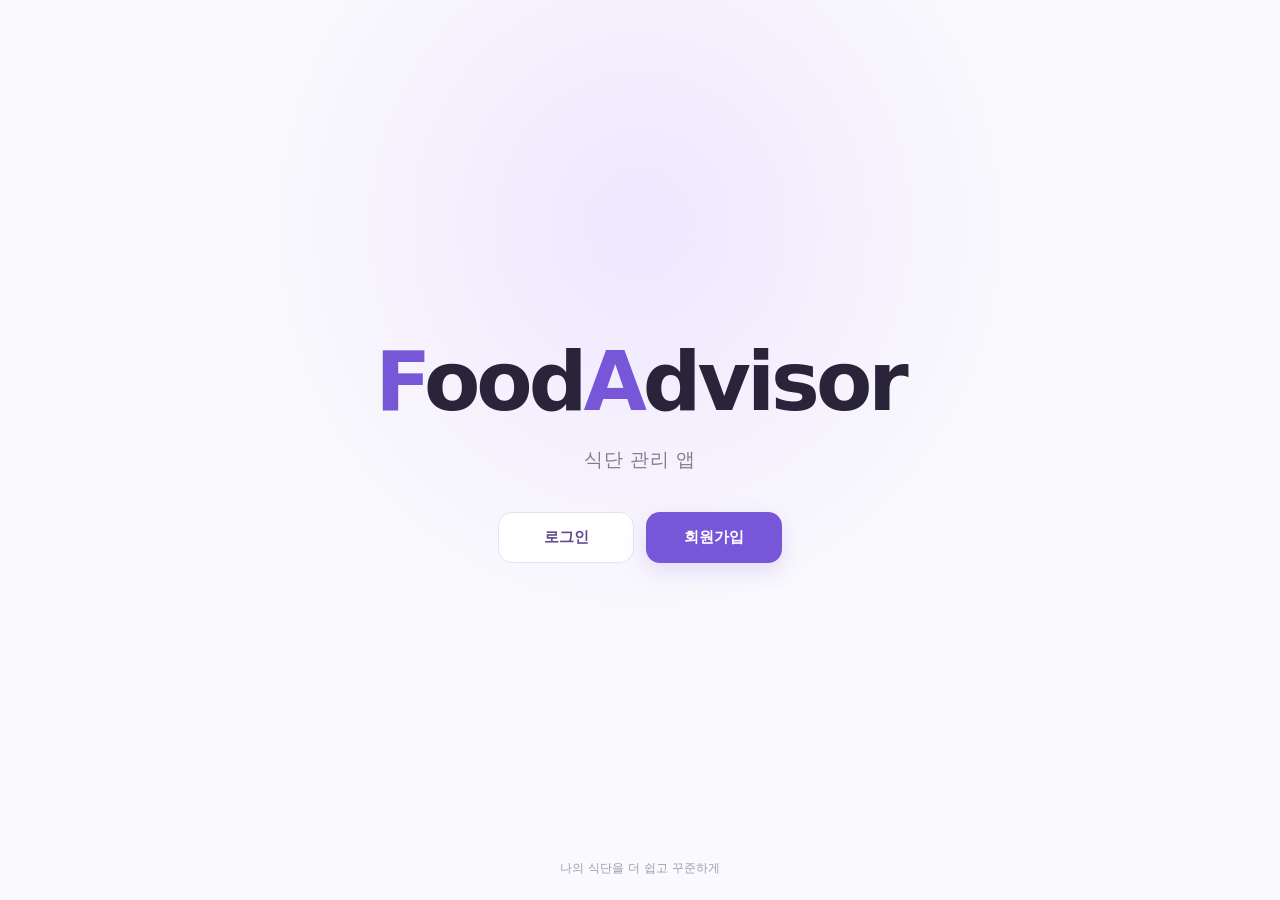
==== commit 1186146f: "FrontEnd" ====
--- a/src/main/webapp/index.html
+++ b/src/main/webapp/index.html
@@ -1,526 +1,38 @@
 <!DOCTYPE html>
 <html lang="ko">
 <head>
-    <meta charset="UTF-8">
-    <meta name="viewport" content="width=device-width, initial-scale=1.0">
-    <title>식단 관리 앱</title>
-
-    <link rel="stylesheet" href="css/style.css">
-    <script src="js/auth.js" defer></script>
-
-    <style>
-        .main-container {
-            display: flex;
-            flex-direction: column;
-            align-items: center;
-            gap: 16px;
-            margin: 32px auto;
-            padding: 0 16px;
-        }
-
-        .digital-clock {
-            color: #2c3e50;
-            font-size: 32px;
-            font-weight: bold;
-            font-variant-numeric: tabular-nums;
-        }
-
-        .clock {
-            position: relative;
-            width: 220px;
-            height: 220px;
-            border: 8px solid #333;
-            border-radius: 50%;
-            background: white;
-            box-shadow: 0 4px 10px #00000033;
-        }
-
-        .clock::after {
-            position: absolute;
-            z-index: 10;
-            top: 50%;
-            left: 50%;
-            width: 14px;
-            height: 14px;
-            border-radius: 50%;
-            background: #e74c3c;
-            content: "";
-            transform: translate(-50%, -50%);
-        }
-
-        .hand {
-            position: absolute;
-            z-index: 5;
-            bottom: 50%;
-            left: 50%;
-            border-radius: 4px;
-            background: #333;
-            transform-origin: bottom;
-        }
-
-        .hour-hand {
-            width: 6px;
-            height: 60px;
-            margin-left: -3px;
-            background: #2c3e50;
-        }
-
-        .minute-hand {
-            width: 4px;
-            height: 85px;
-            margin-left: -2px;
-            background: #7f8c8d;
-        }
-
-        .second-hand {
-            z-index: 6;
-            width: 2px;
-            height: 95px;
-            margin-left: -1px;
-            background: #e74c3c;
-        }
-
-        .number {
-            position: absolute;
-            top: 0;
-            left: 0;
-            box-sizing: border-box;
-            width: 100%;
-            height: 100%;
-            padding-top: 10px;
-            color: #333;
-            font-size: 18px;
-            font-weight: bold;
-            text-align: center;
-        }
-
-        .number div {
-            display: inline-block;
-        }
-
-        .num1 { transform: rotate(30deg); }
-        .num1 div { transform: rotate(-30deg); }
-        .num2 { transform: rotate(60deg); }
-        .num2 div { transform: rotate(-60deg); }
-        .num3 { transform: rotate(90deg); }
-        .num3 div { transform: rotate(-90deg); }
-        .num4 { transform: rotate(120deg); }
-        .num4 div { transform: rotate(-120deg); }
-        .num5 { transform: rotate(150deg); }
-        .num5 div { transform: rotate(-150deg); }
-        .num6 { transform: rotate(180deg); }
-        .num6 div { transform: rotate(-180deg); }
-        .num7 { transform: rotate(210deg); }
-        .num7 div { transform: rotate(-210deg); }
-        .num8 { transform: rotate(240deg); }
-        .num8 div { transform: rotate(-240deg); }
-        .num9 { transform: rotate(270deg); }
-        .num9 div { transform: rotate(-270deg); }
-        .num10 { transform: rotate(300deg); }
-        .num10 div { transform: rotate(-300deg); }
-        .num11 { transform: rotate(330deg); }
-        .num11 div { transform: rotate(-330deg); }
-
-        .user-card,
-        .diet-card {
-            width: min(100%, 560px);
-            margin-top: 12px;
-            padding: 24px;
-            border-radius: 12px;
-            background: white;
-            box-shadow: 0 4px 15px #0000001a;
-        }
-
-        .user-card h1,
-        .diet-card h2 {
-            margin-top: 0;
-            text-align: center;
-        }
-
-        .user-stat {
-            display: flex;
-            justify-content: space-between;
-            gap: 12px;
-            margin-bottom: 10px;
-        }
-
-        .highlight {
-            margin-top: 16px;
-            color: #27ae60;
-            font-size: 22px;
-            font-weight: bold;
-            text-align: center;
-        }
-
-        .weight-link {
-            display: block;
-            margin: 20px 0;
-            padding: 12px;
-            border-radius: 8px;
-            background: #16a085;
-            color: white;
-            font-weight: bold;
-            text-align: center;
-            text-decoration: none;
-        }
-
-        .weight-link:hover {
-            background: #138d75;
-        }
-
-        .diet-row {
-            display: flex;
-            gap: 10px;
-        }
-
-        .diet-row .form-group {
-            flex: 1;
-            min-width: 0;
-        }
-
-        .message {
-            min-height: 22px;
-            margin-top: 12px;
-        }
-
-        .nutrition-preview {
-            margin: 12px 0 20px;
-            padding: 16px;
-            border-radius: 8px;
-            background: #f5f8fa;
-        }
-
-        .nutrition-preview h3 {
-            margin: 0 0 14px;
-            font-size: 16px;
-        }
-
-        @media (max-width: 520px) {
-            .diet-row {
-                flex-direction: column;
-            }
-
-            .user-card,
-            .diet-card {
-                padding: 18px;
-            }
-        }
-    </style>
+  <meta charset="UTF-8">
+  <meta name="viewport" content="width=device-width, initial-scale=1.0">
+  <meta name="theme-color" content="#7856d8">
+  <title>FoodAdvisor | 식단 관리 앱</title>
+  <link rel="stylesheet" href="css/style.css">
+  <style>
+    :root { --fa-violet:#7856d8; --fa-deep:#6240c2; --fa-ink:#29243a; --fa-muted:#827d91; }
+    * { box-sizing:border-box; }
+    body { margin:0; min-height:100vh; color:var(--fa-ink); background:radial-gradient(ellipse at 50% 25%, #eee7ff 0, transparent 42%), #faf9fd; }
+    .landing { min-height:100vh; display:flex; flex-direction:column; align-items:center; justify-content:center; padding:28px 20px; text-align:center; }
+    .brand { margin:0; font-size:clamp(48px, 8vw, 82px); line-height:1.1; letter-spacing:-4px; font-weight:850; color:var(--fa-ink); }
+    .brand-accent { color:var(--fa-violet); }
+    .tagline { margin:18px 0 0; color:var(--fa-muted); font-size:clamp(15px, 2vw, 19px); letter-spacing:.04em; }
+    .actions { display:flex; flex-wrap:wrap; justify-content:center; gap:12px; margin-top:38px; }
+    .action { display:inline-flex; align-items:center; justify-content:center; min-width:136px; min-height:48px; padding:13px 23px; border-radius:14px; font-size:15px; font-weight:750; text-decoration:none; transition:transform .15s ease, box-shadow .15s ease; }
+    .action:hover { transform:translateY(-2px); }
+    .login { color:#604b8f; background:#fff; border:1px solid #e7e0f5; }
+    .signup { color:#fff; background:var(--fa-violet); box-shadow:0 8px 22px #7856d82b; }
+    .footer { position:absolute; bottom:22px; color:#a09aac; font-size:12px; }
+    @media(max-width:480px) { .brand { letter-spacing:-2.5px; } .actions { width:100%; } .action { flex:1; min-width:120px; } }
+  </style>
 </head>
-
 <body>
-<main class="main-container">
-    <section class="user-card" id="loggedOutView">
-        <h1>식단 관리 앱</h1>
-        <p class="muted">로그인하거나 새 계정을 만들어 시작하세요.</p>
-        <div class="link-row">
-            <a class="button-link" href="login.html">로그인</a>
-            <a class="button-link secondary" href="signup.html">회원가입</a>
-        </div>
-    </section>
-
-    <div class="digital-clock" id="digitalClock">오전 12:00:00</div>
-
-    <div class="clock" aria-label="현재 시각 아날로그 시계">
-        <div class="number num1"><div>1</div></div>
-        <div class="number num2"><div>2</div></div>
-        <div class="number num3"><div>3</div></div>
-        <div class="number num4"><div>4</div></div>
-        <div class="number num5"><div>5</div></div>
-        <div class="number num6"><div>6</div></div>
-        <div class="number num7"><div>7</div></div>
-        <div class="number num8"><div>8</div></div>
-        <div class="number num9"><div>9</div></div>
-        <div class="number num10"><div>10</div></div>
-        <div class="number num11"><div>11</div></div>
-        <div class="number num12"><div>12</div></div>
-
-        <div class="hand hour-hand" id="hourHand"></div>
-        <div class="hand minute-hand" id="minuteHand"></div>
-        <div class="hand second-hand" id="secondHand"></div>
-    </div>
-
-    <section class="user-card" id="loggedInView" hidden>
-        <h1 id="welcomeText">환영합니다</h1>
-
-        <div class="user-stat">
-            <span>성별 / 나이</span>
-            <strong id="profileDemographics"></strong>
-        </div>
-        <div class="user-stat">
-            <span>신체 정보</span>
-            <strong id="profileBody"></strong>
-        </div>
-        <div class="user-stat">
-            <span>목표</span>
-            <strong id="profileGoal"></strong>
-        </div>
-        <div class="user-stat">
-            <span>선호 음식</span>
-            <strong id="profilePreference"></strong>
-        </div>
-        <div class="highlight" id="profileCalories"></div>
-
-        <a class="weight-link" href="weight-tracker.html">
-            체중 변화 그래프 보기
-        </a>
-
-        <button type="button" id="logoutButton">로그아웃</button>
-
-        <section class="diet-card">
-            <h2>오늘 먹은 식단 기록</h2>
-
-            <div class="form-group">
-                <label for="dietDate">날짜</label>
-                <input type="date" id="dietDate">
-            </div>
-
-            <div class="diet-row">
-                <div class="form-group">
-                    <label for="dietMealType">식사 구분</label>
-                    <select id="dietMealType">
-                        <option value="아침">아침</option>
-                        <option value="점심">점심</option>
-                        <option value="저녁">저녁</option>
-                    </select>
-                </div>
-
-                <div class="form-group">
-                    <label for="foodSearch">음식 검색</label>
-                    <input id="foodSearch" type="search" maxlength="50"
-                           placeholder="음식 이름을 입력하세요">
-                    <button type="button" id="searchFoodButton">음식 검색</button>
-                    <select id="dietFoodId" aria-label="검색된 음식" disabled>
-                        <option value="">먼저 음식을 검색해 주세요</option>
-                    </select>
-                </div>
-
-                <div class="form-group">
-                    <label for="dietPortion">섭취량</label>
-                    <select id="dietPortion">
-                        <option value="0.5">0.5인분</option>
-                        <option value="1" selected>1인분</option>
-                        <option value="2">2인분</option>
-                    </select>
-                </div>
-            </div>
-
-            <section class="nutrition-preview" aria-live="polite" aria-atomic="true">
-                <h3 id="nutritionFoodName">음식을 선택하면 영양 정보를 확인할 수 있습니다</h3>
-                <div class="user-stat"><span>칼로리</span><strong id="nutritionCalories">-</strong></div>
-                <div class="user-stat"><span>탄수화물</span><strong id="nutritionCarbs">-</strong></div>
-                <div class="user-stat"><span>단백질</span><strong id="nutritionProtein">-</strong></div>
-                <div class="user-stat"><span>지방</span><strong id="nutritionFat">-</strong></div>
-                <div class="user-stat"><span>당</span><strong id="nutritionSugar">-</strong></div>
-            </section>
-
-            <button type="button" id="recordDietButton">식단 저장하기</button>
-            <p class="message" id="dietMessage" role="status"></p>
-        </section>
-    </section>
-</main>
-
-<script>
-    function updateClock() {
-        const now = new Date();
-        const hours = now.getHours();
-        const minutes = now.getMinutes();
-        const seconds = now.getSeconds();
-
-        const ampm = hours >= 12 ? "오후" : "오전";
-        const displayHour = hours % 12 || 12;
-        const hh = String(displayHour).padStart(2, "0");
-        const mm = String(minutes).padStart(2, "0");
-        const ss = String(seconds).padStart(2, "0");
-
-        document.getElementById("digitalClock").textContent =
-            `${ampm} ${hh}:${mm}:${ss}`;
-
-        document.getElementById("secondHand").style.transform =
-            `rotate(${seconds * 6}deg)`;
-        document.getElementById("minuteHand").style.transform =
-            `rotate(${minutes * 6 + seconds * 0.1}deg)`;
-        document.getElementById("hourHand").style.transform =
-            `rotate(${(hours % 12) * 30 + minutes * 0.5}deg)`;
-    }
-
-    updateClock();
-    setInterval(updateClock, 1000);
-
-    function localDateString(date = new Date()) {
-        const year = date.getFullYear();
-        const month = String(date.getMonth() + 1).padStart(2, "0");
-        const day = String(date.getDate()).padStart(2, "0");
-        return `${year}-${month}-${day}`;
-    }
-
-    document.getElementById("dietDate").value = localDateString();
-
-    const foodSearchEl = document.getElementById("foodSearch");
-    const foodSelectEl = document.getElementById("dietFoodId");
-    const portionSelectEl = document.getElementById("dietPortion");
-
-    function formatNutrient(value, unit) {
-        const rounded = Math.round(value * 10) / 10;
-        return `${Number.isInteger(rounded) ? rounded : rounded.toFixed(1)} ${unit}`;
-    }
-
-    function clearNutritionPreview() {
-        document.getElementById("nutritionFoodName").textContent =
-            "음식을 선택하면 영양 정보를 확인할 수 있습니다";
-        ["Calories", "Carbs", "Protein", "Fat", "Sugar"].forEach(nutrient => {
-            document.getElementById(`nutrition${nutrient}`).textContent = "-";
-        });
-    }
-
-    function updateNutritionPreview() {
-        const selectedFood = foodSelectEl.selectedOptions[0];
-        if (!foodSelectEl.value || !selectedFood) {
-            clearNutritionPreview();
-            return;
-        }
-
-        const portion = Number(portionSelectEl.value);
-        const nutrients = {
-            Calories: [Number(selectedFood.dataset.calories), "kcal"],
-            Carbs: [Number(selectedFood.dataset.carbs), "g"],
-            Protein: [Number(selectedFood.dataset.protein), "g"],
-            Fat: [Number(selectedFood.dataset.fat), "g"],
-            Sugar: [Number(selectedFood.dataset.sugar), "g"]
-        };
-
-        document.getElementById("nutritionFoodName").textContent =
-            `${selectedFood.textContent} · ${portion}인분`;
-        Object.entries(nutrients).forEach(([name, [amount, unit]]) => {
-            document.getElementById(`nutrition${name}`).textContent =
-                formatNutrient(amount * portion, unit);
-        });
-    }
-
-    async function searchFoods() {
-        const keyword = foodSearchEl.value.trim();
-        const messageEl = document.getElementById("dietMessage");
-        if (!keyword) {
-            messageEl.textContent = "검색할 음식 이름을 입력해 주세요.";
-            messageEl.style.color = "#c0392b";
-            foodSearchEl.focus();
-            return;
-        }
-
-        const searchButton = document.getElementById("searchFoodButton");
-        searchButton.disabled = true;
-        messageEl.textContent = "음식 정보를 불러오는 중입니다.";
-        messageEl.style.color = "#607d8b";
-        foodSelectEl.disabled = true;
-        foodSelectEl.replaceChildren(new Option("검색 중...", ""));
-        clearNutritionPreview();
-
-        try {
-            const response = await fetch(
-                `api/foods?keyword=${encodeURIComponent(keyword)}`,
-                { headers: { Accept: "application/json" } }
-            );
-            const result = await response.json();
-            if (!response.ok) {
-                throw new Error(result.error || "음식 검색에 실패했습니다.");
-            }
-
-            foodSelectEl.replaceChildren();
-            if (result.length === 0) {
-                foodSelectEl.add(new Option("검색 결과가 없습니다", ""));
-                messageEl.textContent = "검색 결과가 없습니다. 다른 음식 이름을 입력해 주세요.";
-                messageEl.style.color = "#c0392b";
-                return;
-            }
-
-            foodSelectEl.add(new Option("음식을 선택해 주세요", ""));
-            result.forEach(food => {
-                const option = new Option(food.name, food.foodId);
-                option.dataset.calories = food.avgCalories;
-                option.dataset.carbs = food.carbs_g;
-                option.dataset.protein = food.protein_g;
-                option.dataset.fat = food.fat_g;
-                option.dataset.sugar = food.sugar_g;
-                foodSelectEl.add(option);
-            });
-            foodSelectEl.disabled = false;
-            messageEl.textContent = `${result.length}개의 음식을 찾았습니다.`;
-            messageEl.style.color = "#16856f";
-        } catch (error) {
-            foodSelectEl.replaceChildren(new Option("음식을 검색해 주세요", ""));
-            messageEl.textContent = error.message || "음식 정보를 불러오지 못했습니다.";
-            messageEl.style.color = "#c0392b";
-        } finally {
-            searchButton.disabled = false;
-        }
-    }
-
-    document.getElementById("searchFoodButton").addEventListener("click", searchFoods);
-    foodSearchEl.addEventListener("keydown", event => {
-        if (event.key === "Enter") {
-            event.preventDefault();
-            searchFoods();
-        }
-    });
-    foodSelectEl.addEventListener("change", updateNutritionPreview);
-    portionSelectEl.addEventListener("change", updateNutritionPreview);
-
-    function recordDiet(event) {
-        if (event) event.preventDefault();
-
-        // 1. 로컬 세션 검증
-        let session;
-        try {
-            session = JSON.parse(localStorage.getItem(SESSION_KEY) || "null");
-        } catch {
-            session = null;
-        }
-
-        if (!session || Date.now() >= session.expiresAt) {
-            alert("로그인이 필요합니다.");
-            localStorage.removeItem(SESSION_KEY);
-            renderMainPage();
-            return;
-        }
-
-        // 2. 입력 데이터 가져오기
-        const dateEl = document.getElementById('dietDate');
-        const mealTypeEl = document.getElementById('dietMealType');
-        const foodIdEl = document.getElementById('dietFoodId');
-        const portionEl = document.getElementById('dietPortion');
-
-        if (!dateEl || !mealTypeEl || !foodIdEl || !portionEl) {
-            alert("식단 입력 양식을 찾을 수 없습니다.");
-            return;
-        }
-
-        const payload = {
-            email: session.email,
-            recordDate: dateEl.value,
-            mealType: mealTypeEl.value,
-            foodId: parseInt(foodIdEl.value),
-            portion: parseFloat(portionEl.value),
-            createdAt: Date.now()
-        };
-
-        // 3. 로컬 스토리지에 식단 배열로 저장
-        try {
-            const diets = JSON.parse(localStorage.getItem(DIETS_KEY) || "[]");
-            diets.push(payload);
-            localStorage.setItem(DIETS_KEY, JSON.stringify(diets));
-            
-            alert('✅ 성공적으로 내 DB(로컬 스토리지)에 식단이 저장되었습니다!');
-            
-            // (선택) 저장 후 입력창 초기화
-            foodIdEl.value = "";
-            portionEl.value = "";
-        } catch (error) {
-            alert("식단 기록 중 오류가 발생했습니다.");
-        }
-    }
-
-    document.getElementById("recordDietButton")
-        .addEventListener("click", recordDiet);
-</script>
+  <main class="landing">
+    <div class="brand" aria-label="FoodAdvisor"><span class="brand-accent">F</span>ood<span class="brand-accent">A</span>dvisor</div>
+    <p class="tagline">식단 관리 앱</p>
+    <nav class="actions" aria-label="계정 메뉴">
+      <a class="action login" href="login.html">로그인</a>
+      <a class="action signup" href="signup.html">회원가입</a>
+    </nav>
+    <footer class="footer">나의 식단을 더 쉽고 꾸준하게</footer>
+  </main>
+    <script src="js/ui-effects.js" defer></script>
 </body>
-</html>+</html>
--- a/src/main/webapp/css/style.css
+++ b/src/main/webapp/css/style.css
@@ -1,124 +1,50 @@
-* {
-    box-sizing: border-box;
-}
+/* FoodAdvisor UI starter - Pillyze-inspired, not a copy */
+:root{--bg:#f7f5fc;--surface:#fff;--text:#29243a;--muted:#827d91;--line:#ece8f5;--primary:#7856d8;--primary-dark:#6240c2;--primary-soft:#f0eaff;--radius:22px;--shadow:0 12px 35px rgba(70,48,120,.08)}
+*{box-sizing:border-box}html{min-height:100%;background:var(--bg)}body{margin:0;min-height:100vh;background:var(--bg);color:var(--text);font-family:Inter,"Pretendard","Noto Sans KR",system-ui,-apple-system,BlinkMacSystemFont,"Segoe UI",sans-serif;line-height:1.55}a{color:var(--primary-dark);text-decoration:none}a:hover{text-decoration:underline}button,input,select,textarea{font:inherit}button{cursor:pointer}
+body:has(> .card){display:flex;align-items:center;justify-content:center;padding:36px 18px;background:radial-gradient(ellipse at top left,#eee7ff 0,transparent 42%),var(--bg)}
+.card{width:min(100%,480px);padding:clamp(24px,5vw,40px);background:var(--surface);border:1px solid rgba(232,224,248,.9);border-radius:28px;box-shadow:var(--shadow)}.card::before{content:"FOOD ADVISOR";display:block;margin-bottom:12px;color:var(--primary);font-size:12px;font-weight:850;letter-spacing:.16em}.card h1{margin:0 0 8px;font-size:clamp(26px,4vw,32px);line-height:1.25;letter-spacing:-.04em}.card h1+p,.card>p{color:var(--muted)}form{margin-top:26px}.form-group{display:flex;flex-direction:column;gap:8px;margin-bottom:17px}.form-group label{font-size:14px;font-weight:700;color:#39334c}
+input,select,textarea{width:100%;min-height:48px;padding:12px 14px;color:var(--text);background:#fdfcff;border:1px solid #e5def2;border-radius:12px;outline:none;transition:border-color .15s,box-shadow .15s,background .15s}input::placeholder,textarea::placeholder{color:#a0aaa2}input:focus,select:focus,textarea:focus{border-color:var(--primary);background:#fff;box-shadow:0 0 0 4px rgba(120,86,216,.13)}button[type=submit],.primary-button{display:inline-flex;align-items:center;justify-content:center;width:100%;min-height:50px;padding:13px 18px;border:0;border-radius:13px;background:var(--primary);color:#fff;font-weight:800;box-shadow:0 7px 16px rgba(120,86,216,.2);transition:background .15s,transform .15s}button[type=submit]:hover,.primary-button:hover{background:var(--primary-dark);transform:translateY(-1px)}button:focus-visible,a:focus-visible{outline:3px solid rgba(120,86,216,.35);outline-offset:3px}.message{min-height:1.4em;margin:12px 0 0;color:var(--muted);font-size:14px}.link-row{display:flex;flex-wrap:wrap;justify-content:center;gap:10px 18px;margin-top:22px;padding-top:18px;border-top:1px solid var(--line);font-size:13px}.link-row a{font-weight:650}
+#signupForm{display:grid;grid-template-columns:1fr 1fr;column-gap:14px}#signupForm .form-group{min-width:0}#signupForm .form-group:nth-child(1),#signupForm .form-group:nth-child(2),#signupForm .form-group:nth-child(3),#signupForm .form-group:nth-child(12),#signupForm .form-group:nth-child(13),#signupForm button,#signupForm .message{grid-column:1/-1}#signupForm button{margin-top:4px}
+.main-container{width:min(100% - 32px,1080px);margin:32px auto;padding:0 0 40px;align-items:stretch;gap:20px}.digital-clock{color:var(--text);font-size:clamp(24px,4vw,34px);letter-spacing:-.04em}.user-card,.diet-card{width:100%;margin-top:0;padding:clamp(20px,3vw,28px);border:1px solid var(--line);border-radius:var(--radius);background:var(--surface);box-shadow:var(--shadow)}.user-card h1,.diet-card h2{text-align:left;letter-spacing:-.03em}.user-stat{padding:10px 0;border-bottom:1px solid var(--line)}.highlight{padding:14px;border-radius:14px;background:var(--primary-soft);color:var(--primary-dark);font-size:21px}.weight-link{border-radius:12px;background:var(--primary);transition:background .15s}.weight-link:hover{background:var(--primary-dark)}.diet-row{flex-wrap:wrap}
+@media(max-width:600px){body:has(> .card){align-items:flex-start;padding:18px 12px}.card{padding:24px 18px;border-radius:22px}#signupForm{grid-template-columns:1fr}#signupForm .form-group{grid-column:1/-1}.link-row{gap:12px}}
 
-body {
-    margin: 0;
-    padding: 24px;
-    background: #f0f2f5;
-    color: #263238;
-    font-family: "Malgun Gothic", sans-serif;
-}
 
-.navbar {
-    display: flex;
-    justify-content: flex-end;
-    gap: 10px;
-    padding: 15px 24px;
-    background: white;
-    box-shadow: 0 2px 5px #0000001a;
-}
+/* Shared Pillyze-inspired visual language: soft lavender, violet actions, airy cards */
+:root{color-scheme:light}
+.card{border-color:#ebe5f7;box-shadow:0 18px 48px rgba(77,54,133,.09)}
+.card::before{letter-spacing:.18em}
+input,select,textarea{background:#fcfbff;border-color:#e6e0f1}
+input:focus,select:focus,textarea:focus{border-color:#8a6be2;box-shadow:0 0 0 4px rgba(120,86,216,.13)}
+button[type=submit],.primary-button{background:linear-gradient(135deg,#8564e7,#6d4bd0);box-shadow:0 8px 18px rgba(109,75,208,.2)}
+button[type=submit]:hover,.primary-button:hover{background:linear-gradient(135deg,#7654dc,#5e3cbd)}
 
-.card {
-    width: min(100%, 520px);
-    margin: 40px auto;
-    padding: 28px;
-    background: white;
-    border-radius: 12px;
-    box-shadow: 0 4px 15px #0000001a;
-}
-
-h1 {
-    margin-top: 0;
-    color: #2c3e50;
-}
-
-.form-group {
-    margin-bottom: 16px;
-}
-
-label {
-    display: block;
-    margin-bottom: 6px;
-    font-weight: bold;
-}
-
-input,
-select,
-button {
-    width: 100%;
-    min-height: 44px;
-    padding: 10px;
-    border: 1px solid #ccd3d8;
-    border-radius: 6px;
-    font: inherit;
-}
-
-button,
-.button-link {
-    display: inline-block;
-    border: 0;
-    background: #3498db;
-    color: white;
-    font-weight: bold;
-    text-align: center;
-    text-decoration: none;
-    cursor: pointer;
-}
-
-button:hover,
-.button-link:hover {
-    opacity: 0.88;
-}
-
-.button-link {
-    width: auto;
-    padding: 10px 16px;
-    border-radius: 6px;
-}
-
-.secondary {
-    background: #2ecc71;
-}
-
-.link-row {
-    display: flex;
-    justify-content: space-between;
-    gap: 12px;
-    margin-top: 16px;
-    font-size: 14px;
-}
-
-.link-row a {
-    color: #2471a3;
-}
-
-.message {
-    min-height: 24px;
-    margin-top: 14px;
-    color: #c0392b;
-}
-
-.muted {
-    color: #607d8b;
-    font-size: 14px;
-}
-
-[hidden] {
-    display: none !important;
-}
-
-@media (max-width: 520px) {
-    body {
-        padding: 12px;
-    }
-
-    .card {
-        margin: 16px auto;
-        padding: 20px;
-    }
-
-    .link-row {
-        flex-direction: column;
-    }
-}+/* FoodAdvisor finishing touches: consistent lavender theme + restrained motion */
+:root{--fa-motion-fast:160ms;--fa-motion-smooth:240ms;--fa-ring:rgba(120,86,216,.14)}
+html{scroll-behavior:smooth}
+body{accent-color:var(--primary);-webkit-tap-highlight-color:transparent}
+/* Gentle page entrance; reduced-motion preferences are respected below. */
+@keyframes fa-rise-in{from{opacity:0;transform:translateY(7px)}to{opacity:1;transform:translateY(0)}}
+.card,.main-container,.container,.user-card,.diet-card,.week-card,.panel,.meal-card,.chart-card,.stat-card,.summary-card{animation:fa-rise-in .38s ease-out both}
+button,a,.weight-link,.secondary-button,.week-day,summary,[role=button]{transition:transform var(--fa-motion-fast) ease,box-shadow var(--fa-motion-fast) ease,background-color var(--fa-motion-fast) ease,color var(--fa-motion-fast) ease,border-color var(--fa-motion-fast) ease}
+button:hover,.weight-link:hover,.secondary-button:hover,[role=button]:hover{transform:translateY(-1px)}
+button:active,.weight-link:active,.secondary-button:active,[role=button]:active{transform:scale(.985)}
+a:not(.brand):hover{text-decoration:none}
+.link-row a{display:inline-flex;align-items:center;justify-content:center;border-radius:9px;padding:3px 5px}
+.link-row a:hover{background:var(--primary-soft)}
+input,select,textarea{transition:border-color var(--fa-motion-fast) ease,box-shadow var(--fa-motion-fast) ease,background-color var(--fa-motion-fast) ease}
+select{cursor:pointer}
+/* Smoothly animate custom disclosure panels; native select option menus are browser-controlled. */
+/* Custom disclosure/dropdown panels (details/summary) smoothly reveal their contents. */
+details{border-radius:14px}
+details>summary{cursor:pointer;list-style:none;user-select:none}
+details>summary::-webkit-details-marker{display:none}
+details>summary::after{content:'⌄';float:right;color:var(--primary);transition:transform var(--fa-motion-smooth) ease}
+details[open]>summary::after{transform:rotate(180deg)}
+details>*:not(summary){animation:fa-rise-in .22s ease-out both}
+/* Global, faint outline click ring; shown even on blank parts of the page. */
+.fa-click-ripple{position:fixed;z-index:99999;width:10px;height:10px;border:1.5px solid rgba(120,86,216,.34);border-radius:50%;background:transparent;pointer-events:none;transform:translate(-50%,-50%) scale(0);animation:fa-ripple .58s ease-out forwards}
+@keyframes fa-ripple{to{opacity:0;transform:translate(-50%,-50%) scale(11)}}
+button:focus-visible,a:focus-visible,summary:focus-visible{outline:3px solid rgba(120,86,216,.32);outline-offset:3px}
+::selection{background:#e5dcff;color:#39265f}
+@media(hover:hover){.card:hover,.user-card:hover,.diet-card:hover,.week-card:hover,.panel:hover,.meal-card:hover,.chart-card:hover,.stat-card:hover,.summary-card:hover{box-shadow:0 16px 38px rgba(70,48,120,.09)}}
+@media(prefers-reduced-motion:reduce){html{scroll-behavior:auto}*,*::before,*::after{animation-duration:.01ms!important;animation-iteration-count:1!important;scroll-behavior:auto!important;transition-duration:.01ms!important}.fa-click-ripple{display:none}}
